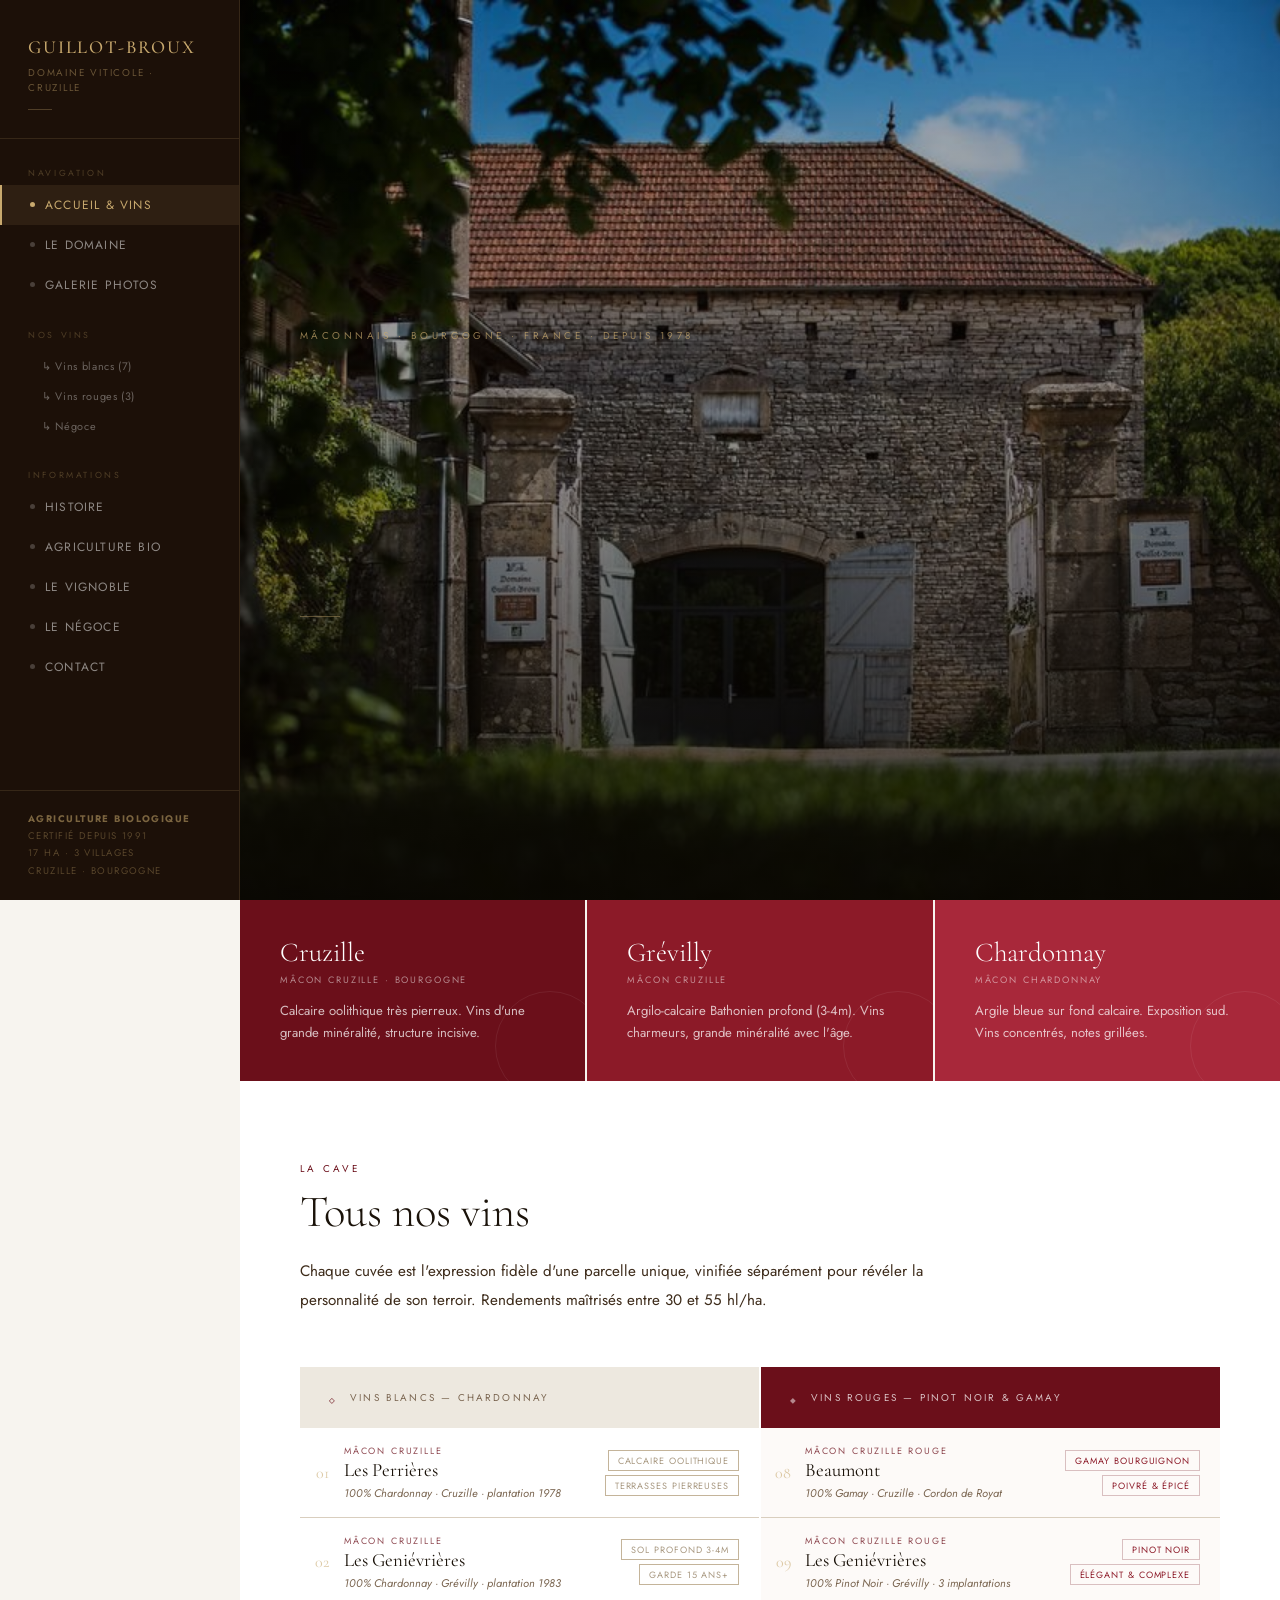
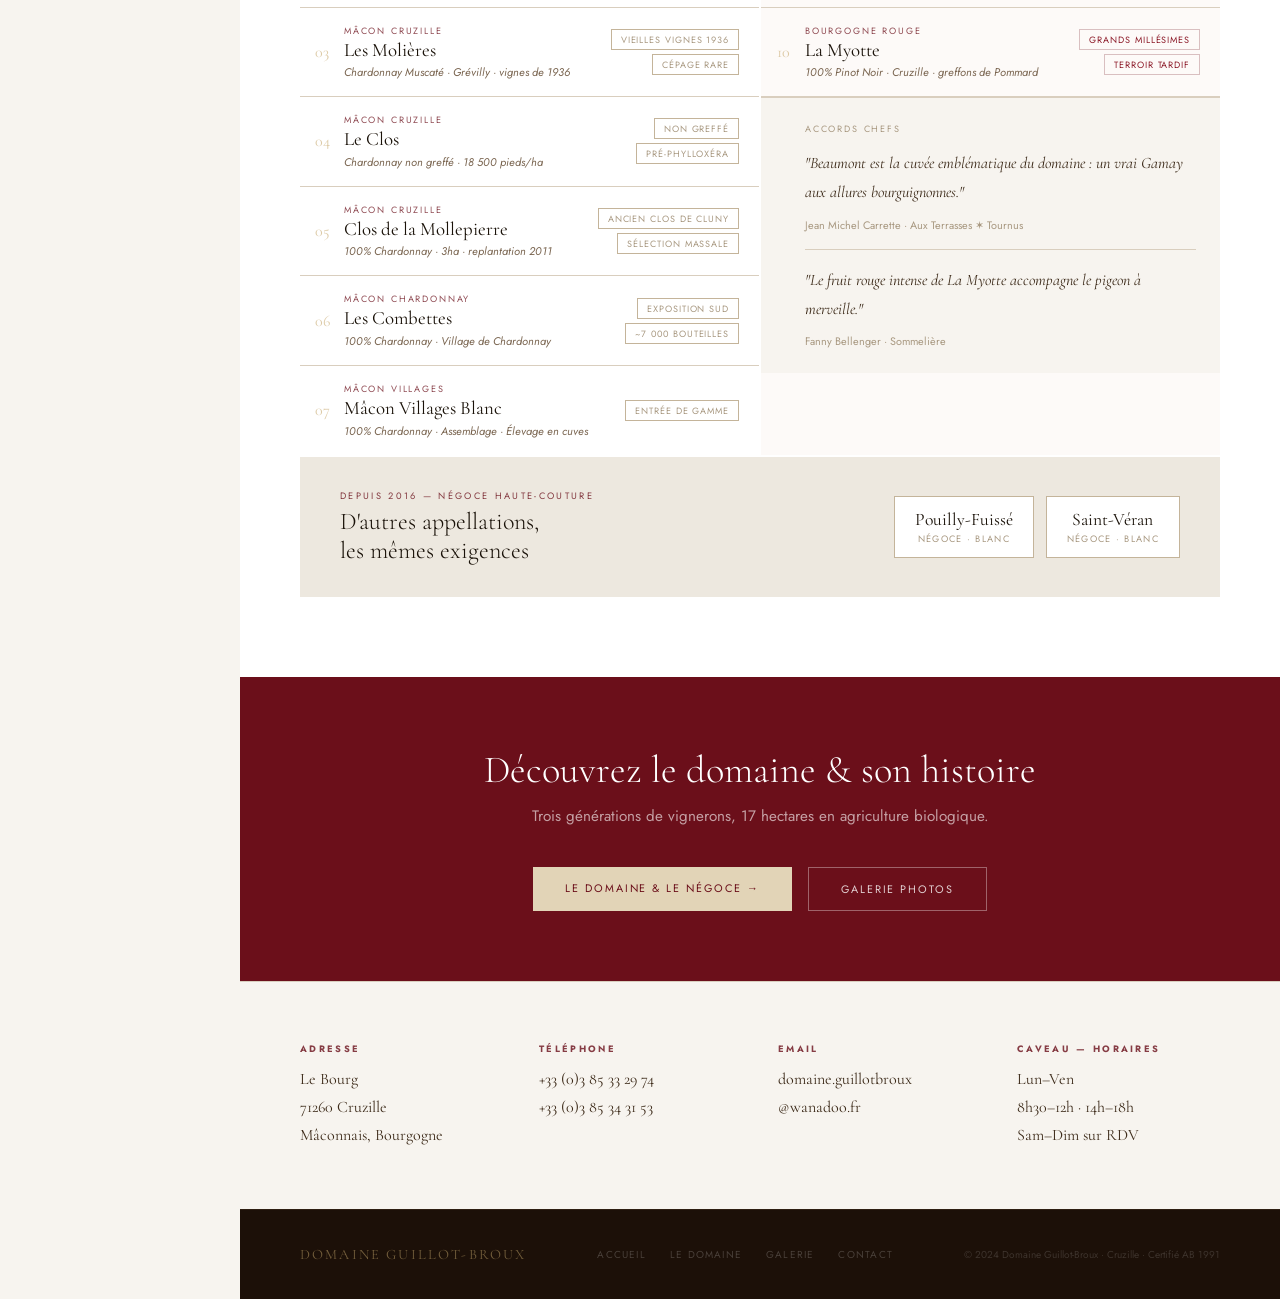
==== index.html @ 5c8b6c76 "Add files via upload" ====
<!DOCTYPE html>
<html lang="fr">
<head>
<meta charset="UTF-8">
<meta name="viewport" content="width=device-width, initial-scale=1.0">
<title>Domaine Guillot-Broux — Accueil</title>
<link href="https://fonts.googleapis.com/css2?family=Cormorant+Garamond:ital,wght@0,300;0,400;0,500;0,600;1,300;1,400&family=Jost:wght@300;400;500&display=swap" rel="stylesheet">
<link rel="stylesheet" href="style.css">
<style>
/* ---- HERO ---- */
.hero {
  min-height: 100vh;
  background: var(--sidebar-bg);
  display: flex; flex-direction: column;
  align-items: flex-start; justify-content: flex-end;
  padding: 60px 60px 72px;
  position: relative; overflow: hidden;
}
.hero-photo {
  position: absolute; inset: 0;
  width: 100%; height: 100%;
  object-fit: cover;
  object-position: center center;
  display: block;
}
.hero-overlay {
  position: absolute; inset: 0;
  background: linear-gradient(
    to bottom,
    rgba(10, 6, 2, 0.25) 0%,
    rgba(10, 6, 2, 0.45) 50%,
    rgba(10, 6, 2, 0.82) 100%
  );
}
.hero-bg-text {
  position: absolute; right: -20px; top: 50%;
  transform: translateY(-50%);
  font-family: 'Cormorant Garamond', serif;
  font-size: clamp(12rem, 22vw, 22rem);
  font-weight: 300; line-height: 1;
  color: rgba(200,169,110,0.04);
  white-space: nowrap; pointer-events: none;
  letter-spacing: -0.04em;
}
.hero-eyebrow {
  font-size: 0.62rem; letter-spacing: 0.35em;
  text-transform: uppercase; color: var(--beige);
  margin-bottom: 24px; opacity: 0.7;
}
.hero h1 {
  font-family: 'Cormorant Garamond', serif;
  font-size: clamp(3.5rem, 7vw, 7rem);
  font-weight: 300; color: #F7F4EF;
  line-height: 0.95; letter-spacing: -0.02em;
  margin-bottom: 10px;
}
.hero h1 em { font-style: italic; color: var(--beige); }
.hero-sub {
  font-family: 'Cormorant Garamond', serif;
  font-size: 1.1rem; color: rgba(247,244,239,0.45);
  font-weight: 300; letter-spacing: 0.15em;
  margin-bottom: 48px;
}
.hero-divider {
  width: 40px; height: 1px;
  background: var(--beige); opacity: 0.4;
  margin-bottom: 28px;
}
.hero-desc {
  font-family: 'Cormorant Garamond', serif;
  font-size: 1.15rem; font-weight: 300;
  color: rgba(247,244,239,0.6);
  line-height: 1.85; max-width: 480px;
  margin-bottom: 48px;
}
.hero-badges {
  display: flex; flex-wrap: wrap; gap: 12px;
}
.hero-badge {
  border: 1px solid rgba(200,169,110,0.25);
  padding: 8px 16px;
  font-size: 0.62rem; letter-spacing: 0.18em;
  text-transform: uppercase;
  color: rgba(200,169,110,0.7);
}

/* ---- VILLAGES STRIP ---- */
.villages-strip {
  display: grid; grid-template-columns: repeat(3,1fr);
  gap: 2px;
}
.vs { padding: 36px 40px; position: relative; overflow: hidden; }
.vs:nth-child(1) { background: var(--bordeaux); }
.vs:nth-child(2) { background: var(--bordeaux-2); }
.vs:nth-child(3) { background: var(--bordeaux-3); }
.vs::after {
  content: ''; position: absolute;
  right: -20px; bottom: -20px;
  width: 110px; height: 110px;
  border: 1px solid rgba(255,255,255,0.07);
  border-radius: 50%;
}
.vs-name {
  font-family: 'Cormorant Garamond', serif;
  font-size: 1.7rem; font-weight: 300; color: #fff;
  margin-bottom: 4px;
}
.vs-app {
  font-size: 0.58rem; letter-spacing: 0.2em;
  text-transform: uppercase;
  color: rgba(255,255,255,0.5);
  margin-bottom: 14px;
}
.vs-desc { font-size: 0.82rem; line-height: 1.7; color: rgba(255,255,255,0.72); }

/* ---- VINS LISTE ---- */
.vins-section { background: var(--bg-light); padding: 80px 60px; }
.vins-section-inner { max-width: 1100px; }

.vins-deux-cols {
  display: grid;
  grid-template-columns: 1fr 1fr;
  gap: 2px;
  margin-top: 52px;
}

.col-header {
  padding: 18px 28px;
  display: flex; align-items: center; gap: 14px;
}
.col-header.blanc { background: var(--bg-mid); }
.col-header.rouge { background: var(--bordeaux); }
.col-header-icon {
  font-family: 'Cormorant Garamond', serif;
  font-size: 1.6rem; line-height: 1;
}
.col-header.blanc .col-header-icon { color: var(--bordeaux); }
.col-header.rouge .col-header-icon { color: rgba(255,255,255,0.5); }
.col-header-title {
  font-size: 0.62rem; letter-spacing: 0.22em;
  text-transform: uppercase;
}
.col-header.blanc .col-header-title { color: var(--text-light); }
.col-header.rouge .col-header-title { color: rgba(255,255,255,0.75); }

.vin-row {
  display: flex; align-items: stretch;
  border-bottom: 1px solid var(--border);
  background: var(--bg-light);
  transition: background 0.2s;
  cursor: default;
}
.vin-row:last-child { border-bottom: none; }
.vin-row:hover { background: var(--beige-pale); }

.vin-row-num {
  width: 44px; flex-shrink: 0;
  display: flex; align-items: center; justify-content: center;
  font-family: 'Cormorant Garamond', serif;
  font-size: 1rem; color: var(--beige);
  opacity: 0.6; padding: 18px 0;
}
.vin-row-body { flex: 1; padding: 16px 12px 16px 0; }
.vin-row-app {
  font-size: 0.57rem; letter-spacing: 0.2em;
  text-transform: uppercase; color: var(--bordeaux);
  margin-bottom: 2px; opacity: 0.75;
}
.vin-row-name {
  font-family: 'Cormorant Garamond', serif;
  font-size: 1.18rem; color: var(--text);
  font-weight: 400; line-height: 1.2;
  margin-bottom: 3px;
}
.vin-row-cepage {
  font-size: 0.7rem; color: var(--text-light);
  font-style: italic;
}
.vin-row-right {
  padding: 16px 20px 16px 8px;
  display: flex; flex-direction: column;
  align-items: flex-end; justify-content: center;
  gap: 4px;
}
.vtag {
  font-size: 0.57rem; letter-spacing: 0.1em;
  text-transform: uppercase;
  padding: 3px 9px; border: 1px solid;
  white-space: nowrap;
}
.vtag.blanc { border-color: var(--border-mid); color: var(--text-muted); }
.vtag.rouge { border-color: rgba(107,15,26,0.25); color: var(--bordeaux-2); }

/* Rouge rows fond légerement teinté */
.rouge-block { background: #FDFAF8; }
.rouge-block .vin-row { background: #FDFAF8; }
.rouge-block .vin-row:hover { background: var(--beige-pale); }

/* NÉGOCE STRIP */
.negoce-strip {
  background: var(--bg-mid);
  padding: 32px 40px;
  margin-top: 2px;
  display: flex;
  align-items: center;
  justify-content: space-between;
  gap: 28px;
  flex-wrap: wrap;
}
.negoce-left {}
.negoce-eyebrow {
  font-size: 0.58rem; letter-spacing: 0.25em;
  text-transform: uppercase; color: var(--bordeaux);
  margin-bottom: 5px; opacity: 0.8;
}
.negoce-title {
  font-family: 'Cormorant Garamond', serif;
  font-size: 1.5rem; font-weight: 300; color: var(--text);
}
.negoce-bottles { display: flex; gap: 12px; }
.negoce-bottle {
  border: 1px solid var(--border-mid);
  padding: 12px 20px; text-align: center;
  background: var(--bg-light);
}
.negoce-bottle-name {
  font-family: 'Cormorant Garamond', serif;
  font-size: 1.1rem; color: var(--text); display: block;
}
.negoce-bottle-app {
  font-size: 0.58rem; letter-spacing: 0.14em;
  text-transform: uppercase; color: var(--text-muted);
  display: block; margin-top: 2px;
}

/* CTA */
.cta-section {
  background: var(--bordeaux);
  padding: 70px 60px; text-align: center;
}
.cta-section h2 {
  font-family: 'Cormorant Garamond', serif;
  font-size: clamp(1.8rem, 3vw, 2.8rem);
  font-weight: 300; color: #fff;
  margin-bottom: 12px;
}
.cta-section p {
  font-size: 0.95rem;
  color: rgba(255,255,255,0.6);
  margin-bottom: 40px;
}
.cta-btns { display: flex; gap: 16px; justify-content: center; flex-wrap: wrap; }
.btn {
  padding: 13px 32px;
  font-size: 0.68rem; letter-spacing: 0.18em;
  text-transform: uppercase; text-decoration: none;
  transition: all 0.3s; display: inline-block;
}
.btn-light { background: var(--beige-light); color: var(--bordeaux); }
.btn-light:hover { background: #fff; }
.btn-outline {
  border: 1px solid rgba(255,255,255,0.35);
  color: rgba(255,255,255,0.8);
}
.btn-outline:hover { background: rgba(255,255,255,0.1); }

/* CONTACT MINI */
.contact-mini {
  background: var(--bg);
  padding: 60px;
  border-top: 1px solid var(--border);
}
.contact-mini-grid {
  display: grid;
  grid-template-columns: repeat(4,1fr);
  gap: 36px;
  max-width: 1100px;
}
.cm-col h4 {
  font-size: 0.58rem; letter-spacing: 0.25em;
  text-transform: uppercase; color: var(--bordeaux);
  margin-bottom: 10px; opacity: 0.8;
}
.cm-col p {
  font-family: 'Cormorant Garamond', serif;
  font-size: 1rem; color: var(--text-mid); line-height: 1.75;
}

@media (max-width: 960px) {
  .hero { padding: 80px 24px 56px; }
  .vins-section { padding: 56px 20px; }
  .villages-strip { grid-template-columns: 1fr; }
  .vins-deux-cols { grid-template-columns: 1fr; }
  .contact-mini { padding: 48px 20px; }
  .contact-mini-grid { grid-template-columns: 1fr 1fr; }
  .cta-section { padding: 56px 20px; }
}
</style>
</head>
<body>

<!-- MOBILE TOGGLE -->
<button class="mobile-nav-toggle" onclick="toggleSidebar()" aria-label="Menu">
  <span></span><span></span><span></span>
</button>

<!-- SIDEBAR -->
<aside class="sidebar" id="sidebar">
  <div class="sidebar-logo">
    <a href="index.html">
      <span class="sidebar-logo-name">Guillot-Broux</span>
      <span class="sidebar-logo-sub">Domaine viticole · Cruzille</span>
      <div class="sidebar-logo-line"></div>
    </a>
  </div>

  <nav class="sidebar-nav">
    <div class="sidebar-section-label">Navigation</div>
    <a href="index.html" class="active"><span class="nav-dot"></span>Accueil &amp; Vins</a>
    <a href="domaine.html"><span class="nav-dot"></span>Le Domaine</a>
    <a href="galerie.html"><span class="nav-dot"></span>Galerie Photos</a>

    <div class="sidebar-section-label" style="margin-top:24px;">Nos vins</div>
    <div class="sidebar-sub">
      <a href="index.html#vins">↳ Vins blancs (7)</a>
      <a href="index.html#vins">↳ Vins rouges (3)</a>
      <a href="index.html#vins">↳ Négoce</a>
    </div>

    <div class="sidebar-section-label" style="margin-top:24px;">Informations</div>
    <a href="domaine.html#histoire"><span class="nav-dot"></span>Histoire</a>
    <a href="domaine.html#philosophie"><span class="nav-dot"></span>Agriculture Bio</a>
    <a href="domaine.html#vignoble"><span class="nav-dot"></span>Le Vignoble</a>
    <a href="domaine.html#negoce"><span class="nav-dot"></span>Le Négoce</a>
    <a href="index.html#contact"><span class="nav-dot"></span>Contact</a>
  </nav>

  <div class="sidebar-bottom">
    <div class="sidebar-cert">
      <strong>Agriculture Biologique</strong>
      Certifié depuis 1991<br>
      17 ha · 3 villages<br>
      Cruzille · Bourgogne
    </div>
  </div>
</aside>

<!-- MAIN -->
<div class="main">

  <!-- HERO -->
  <section class="hero">
    <img src="domaine-hero.png" alt="Entrée du Domaine Guillot-Broux, Cruzille" class="hero-photo">
    <div class="hero-overlay"></div>
    <div class="hero-bg-text">Vins</div>
    <div class="hero-eyebrow">Mâconnais · Bourgogne · France · Depuis 1978</div>
    <h1>Domaine<br><em>Guillot-Broux</em></h1>
    <div class="hero-sub">Cruzille · Grévilly · Chardonnay</div>
    <div class="hero-divider"></div>
    <p class="hero-desc">Pionniers de l'agriculture biologique en Bourgogne depuis 1954, nous exprimons la singularité de chaque terroir dans chacune de nos cuvées.</p>
    <div class="hero-badges">
      <div class="hero-badge">Certifié AB depuis 1991</div>
      <div class="hero-badge">17 hectares</div>
      <div class="hero-badge">Vendanges manuelles</div>
      <div class="hero-badge">9 cuvées de parcelle</div>
      <div class="hero-badge">3 villages</div>
    </div>
  </section>

  <!-- VILLAGES -->
  <div class="villages-strip">
    <div class="vs">
      <div class="vs-name">Cruzille</div>
      <div class="vs-app">Mâcon Cruzille · Bourgogne</div>
      <p class="vs-desc">Calcaire oolithique très pierreux. Vins d'une grande minéralité, structure incisive.</p>
    </div>
    <div class="vs">
      <div class="vs-name">Grévilly</div>
      <div class="vs-app">Mâcon Cruzille</div>
      <p class="vs-desc">Argilo-calcaire Bathonien profond (3-4m). Vins charmeurs, grande minéralité avec l'âge.</p>
    </div>
    <div class="vs">
      <div class="vs-name">Chardonnay</div>
      <div class="vs-app">Mâcon Chardonnay</div>
      <p class="vs-desc">Argile bleue sur fond calcaire. Exposition sud. Vins concentrés, notes grillées.</p>
    </div>
  </div>

  <!-- LISTE DES VINS -->
  <section class="vins-section" id="vins">
    <div class="vins-section-inner">
      <div class="section-label">La cave</div>
      <h2 class="section-title">Tous nos vins</h2>
      <p class="section-body" style="max-width:640px;">Chaque cuvée est l'expression fidèle d'une parcelle unique, vinifiée séparément pour révéler la personnalité de son terroir. Rendements maîtrisés entre 30 et 55 hl/ha.</p>

      <div class="vins-deux-cols">

        <!-- BLANCS -->
        <div>
          <div class="col-header blanc">
            <span class="col-header-icon">◇</span>
            <span class="col-header-title">Vins Blancs — Chardonnay</span>
          </div>
          <div class="vin-row">
            <div class="vin-row-num">01</div>
            <div class="vin-row-body">
              <div class="vin-row-app">Mâcon Cruzille</div>
              <div class="vin-row-name">Les Perrières</div>
              <div class="vin-row-cepage">100% Chardonnay · Cruzille · plantation 1978</div>
            </div>
            <div class="vin-row-right">
              <span class="vtag blanc">Calcaire oolithique</span>
              <span class="vtag blanc">Terrasses pierreuses</span>
            </div>
          </div>
          <div class="vin-row">
            <div class="vin-row-num">02</div>
            <div class="vin-row-body">
              <div class="vin-row-app">Mâcon Cruzille</div>
              <div class="vin-row-name">Les Geniévrières</div>
              <div class="vin-row-cepage">100% Chardonnay · Grévilly · plantation 1983</div>
            </div>
            <div class="vin-row-right">
              <span class="vtag blanc">Sol profond 3-4m</span>
              <span class="vtag blanc">Garde 15 ans+</span>
            </div>
          </div>
          <div class="vin-row">
            <div class="vin-row-num">03</div>
            <div class="vin-row-body">
              <div class="vin-row-app">Mâcon Cruzille</div>
              <div class="vin-row-name">Les Molières</div>
              <div class="vin-row-cepage">Chardonnay Muscaté · Grévilly · vignes de 1936</div>
            </div>
            <div class="vin-row-right">
              <span class="vtag blanc">Vieilles vignes 1936</span>
              <span class="vtag blanc">Cépage rare</span>
            </div>
          </div>
          <div class="vin-row">
            <div class="vin-row-num">04</div>
            <div class="vin-row-body">
              <div class="vin-row-app">Mâcon Cruzille</div>
              <div class="vin-row-name">Le Clos</div>
              <div class="vin-row-cepage">Chardonnay non greffé · 18 500 pieds/ha</div>
            </div>
            <div class="vin-row-right">
              <span class="vtag blanc">Non greffé</span>
              <span class="vtag blanc">Pré-phylloxéra</span>
            </div>
          </div>
          <div class="vin-row">
            <div class="vin-row-num">05</div>
            <div class="vin-row-body">
              <div class="vin-row-app">Mâcon Cruzille</div>
              <div class="vin-row-name">Clos de la Mollepierre</div>
              <div class="vin-row-cepage">100% Chardonnay · 3ha · replantation 2011</div>
            </div>
            <div class="vin-row-right">
              <span class="vtag blanc">Ancien clos de Cluny</span>
              <span class="vtag blanc">Sélection massale</span>
            </div>
          </div>
          <div class="vin-row">
            <div class="vin-row-num">06</div>
            <div class="vin-row-body">
              <div class="vin-row-app">Mâcon Chardonnay</div>
              <div class="vin-row-name">Les Combettes</div>
              <div class="vin-row-cepage">100% Chardonnay · Village de Chardonnay</div>
            </div>
            <div class="vin-row-right">
              <span class="vtag blanc">Exposition sud</span>
              <span class="vtag blanc">~7 000 bouteilles</span>
            </div>
          </div>
          <div class="vin-row">
            <div class="vin-row-num">07</div>
            <div class="vin-row-body">
              <div class="vin-row-app">Mâcon Villages</div>
              <div class="vin-row-name">Mâcon Villages Blanc</div>
              <div class="vin-row-cepage">100% Chardonnay · Assemblage · Élevage en cuves</div>
            </div>
            <div class="vin-row-right">
              <span class="vtag blanc">Entrée de gamme</span>
            </div>
          </div>
        </div>

        <!-- ROUGES -->
        <div class="rouge-block">
          <div class="col-header rouge">
            <span class="col-header-icon">◆</span>
            <span class="col-header-title">Vins Rouges — Pinot Noir &amp; Gamay</span>
          </div>
          <div class="vin-row">
            <div class="vin-row-num">08</div>
            <div class="vin-row-body">
              <div class="vin-row-app">Mâcon Cruzille Rouge</div>
              <div class="vin-row-name">Beaumont</div>
              <div class="vin-row-cepage">100% Gamay · Cruzille · Cordon de Royat</div>
            </div>
            <div class="vin-row-right">
              <span class="vtag rouge">Gamay bourguignon</span>
              <span class="vtag rouge">Poivré &amp; épicé</span>
            </div>
          </div>
          <div class="vin-row">
            <div class="vin-row-num">09</div>
            <div class="vin-row-body">
              <div class="vin-row-app">Mâcon Cruzille Rouge</div>
              <div class="vin-row-name">Les Geniévrières</div>
              <div class="vin-row-cepage">100% Pinot Noir · Grévilly · 3 implantations</div>
            </div>
            <div class="vin-row-right">
              <span class="vtag rouge">Pinot Noir</span>
              <span class="vtag rouge">Élégant &amp; complexe</span>
            </div>
          </div>
          <div class="vin-row">
            <div class="vin-row-num">10</div>
            <div class="vin-row-body">
              <div class="vin-row-app">Bourgogne Rouge</div>
              <div class="vin-row-name">La Myotte</div>
              <div class="vin-row-cepage">100% Pinot Noir · Cruzille · greffons de Pommard</div>
            </div>
            <div class="vin-row-right">
              <span class="vtag rouge">Grands millésimes</span>
              <span class="vtag rouge">Terroir tardif</span>
            </div>
          </div>
          <!-- Citation -->
          <div style="padding:24px 24px 24px 44px;border-top:1px solid var(--border);background:var(--bg);">
            <div style="font-size:0.57rem;letter-spacing:0.2em;text-transform:uppercase;color:var(--text-muted);margin-bottom:14px;">Accords chefs</div>
            <p style="font-family:'Cormorant Garamond',serif;font-size:1rem;color:var(--text-mid);line-height:1.8;font-style:italic;">"Beaumont est la cuvée emblématique du domaine : un vrai Gamay aux allures bourguignonnes."</p>
            <div style="font-size:0.68rem;color:var(--text-muted);margin-top:10px;">Jean Michel Carrette · Aux Terrasses ✶ Tournus</div>
            <div style="height:1px;background:var(--border);margin:16px 0;"></div>
            <p style="font-family:'Cormorant Garamond',serif;font-size:1rem;color:var(--text-mid);line-height:1.8;font-style:italic;">"Le fruit rouge intense de La Myotte accompagne le pigeon à merveille."</p>
            <div style="font-size:0.68rem;color:var(--text-muted);margin-top:10px;">Fanny Bellenger · Sommelière</div>
          </div>
        </div>
      </div>

      <!-- NÉGOCE -->
      <div class="negoce-strip">
        <div class="negoce-left">
          <div class="negoce-eyebrow">Depuis 2016 — Négoce haute-couture</div>
          <div class="negoce-title">D'autres appellations,<br>les mêmes exigences</div>
        </div>
        <div class="negoce-bottles">
          <div class="negoce-bottle">
            <span class="negoce-bottle-name">Pouilly-Fuissé</span>
            <span class="negoce-bottle-app">Négoce · Blanc</span>
          </div>
          <div class="negoce-bottle">
            <span class="negoce-bottle-name">Saint-Véran</span>
            <span class="negoce-bottle-app">Négoce · Blanc</span>
          </div>
        </div>
      </div>
    </div>
  </section>

  <!-- CTA -->
  <section class="cta-section">
    <h2>Découvrez le domaine &amp; son histoire</h2>
    <p>Trois générations de vignerons, 17 hectares en agriculture biologique.</p>
    <div class="cta-btns">
      <a href="domaine.html" class="btn btn-light">Le Domaine &amp; le Négoce →</a>
      <a href="galerie.html" class="btn btn-outline">Galerie Photos</a>
    </div>
  </section>

  <!-- CONTACT -->
  <section class="contact-mini" id="contact">
    <div class="contact-mini-grid">
      <div class="cm-col">
        <h4>Adresse</h4>
        <p>Le Bourg<br>71260 Cruzille<br>Mâconnais, Bourgogne</p>
      </div>
      <div class="cm-col">
        <h4>Téléphone</h4>
        <p>+33 (0)3 85 33 29 74<br>+33 (0)3 85 34 31 53</p>
      </div>
      <div class="cm-col">
        <h4>Email</h4>
        <p>domaine.guillotbroux<br>@wanadoo.fr</p>
      </div>
      <div class="cm-col">
        <h4>Caveau — Horaires</h4>
        <p>Lun–Ven<br>8h30–12h · 14h–18h<br>Sam–Dim sur RDV</p>
      </div>
    </div>
  </section>

  <footer>
    <div class="footer-logo">Domaine Guillot-Broux</div>
    <nav class="footer-nav">
      <a href="index.html">Accueil</a>
      <a href="domaine.html">Le Domaine</a>
      <a href="galerie.html">Galerie</a>
      <a href="#contact">Contact</a>
    </nav>
    <div class="footer-copy">© 2024 Domaine Guillot-Broux · Cruzille · Certifié AB 1991</div>
  </footer>

</div><!-- /.main -->

<script>
function toggleSidebar() {
  document.getElementById('sidebar').classList.toggle('open');
}
document.addEventListener('click', function(e) {
  const sidebar = document.getElementById('sidebar');
  const toggle = document.querySelector('.mobile-nav-toggle');
  if (sidebar.classList.contains('open') && !sidebar.contains(e.target) && !toggle.contains(e.target)) {
    sidebar.classList.remove('open');
  }
});
</script>
</body>
</html>
---- style.css ----
/* ============================================
   DOMAINE GUILLOT-BROUX — Styles partagés
   Couleurs inspirées du site officiel :
   - Fond : blanc cassé / beige très clair
   - Texte : noir/gris profond
   - Accents : bordeaux foncé + beige doré
   ============================================ */

*, *::before, *::after { margin: 0; padding: 0; box-sizing: border-box; }

:root {
  /* Couleurs fidèles au site officiel */
  --bg:          #F7F4EF;      /* fond beige très clair (crème) */
  --bg-light:    #FFFFFF;      /* blanc pur pour les sections claires */
  --bg-mid:      #EDE8DF;      /* beige moyen, sections alternées */
  --bg-dark:     #2B1A0F;      /* brun très foncé pour les zones sombres */

  --bordeaux:    #6B0F1A;      /* rouge bordeaux profond — couleur principale */
  --bordeaux-2:  #8C1A28;      /* bordeaux moyen */
  --bordeaux-3:  #A8283A;      /* bordeaux clair */

  --beige:       #C8A96E;      /* beige doré — accents */
  --beige-light: #E2D4B7;      /* beige très clair */
  --beige-pale:  #F0EAD8;      /* beige pâle pour fonds */

  --text:        #1A1209;      /* quasi-noir, texte principal */
  --text-mid:    #3D2B1A;      /* brun foncé, texte secondaire */
  --text-light:  #7A6550;      /* brun clair, texte tertiaire */
  --text-muted:  #A89880;      /* beige, texte désactivé */

  --border:      #D9CEBE;      /* bordure beige claire */
  --border-mid:  #C4B49A;      /* bordure beige moyenne */

  /* Sidebar */
  --sidebar-w:   240px;
  --sidebar-bg:  #1C1008;      /* fond très sombre, quasi-noir brun */
  --sidebar-border: rgba(200,169,110,0.15);
}

html { scroll-behavior: smooth; }

body {
  font-family: 'Jost', sans-serif;
  background: var(--bg);
  color: var(--text);
  overflow-x: hidden;
  display: flex;
  min-height: 100vh;
}

/* ============================================
   SIDEBAR — Navigation gauche
   ============================================ */
.sidebar {
  position: fixed;
  top: 0; left: 0; bottom: 0;
  width: var(--sidebar-w);
  background: var(--sidebar-bg);
  border-right: 1px solid var(--sidebar-border);
  display: flex;
  flex-direction: column;
  z-index: 200;
  overflow-y: auto;
}

.sidebar-logo {
  padding: 36px 28px 28px;
  border-bottom: 1px solid var(--sidebar-border);
}
.sidebar-logo a { text-decoration: none; }
.sidebar-logo-name {
  font-family: 'Cormorant Garamond', serif;
  font-size: 1.15rem;
  font-weight: 500;
  color: var(--beige);
  letter-spacing: 0.1em;
  text-transform: uppercase;
  line-height: 1.3;
  display: block;
}
.sidebar-logo-sub {
  font-size: 0.62rem;
  letter-spacing: 0.18em;
  text-transform: uppercase;
  color: rgba(200,169,110,0.45);
  margin-top: 5px;
  display: block;
}
.sidebar-logo-line {
  width: 24px; height: 1px;
  background: rgba(200,169,110,0.3);
  margin-top: 14px;
}

.sidebar-nav {
  padding: 28px 0;
  flex: 1;
}
.sidebar-section-label {
  font-size: 0.55rem;
  letter-spacing: 0.3em;
  text-transform: uppercase;
  color: rgba(200,169,110,0.3);
  padding: 0 28px;
  margin-bottom: 6px;
  margin-top: 20px;
}
.sidebar-section-label:first-child { margin-top: 0; }

.sidebar-nav a {
  display: flex;
  align-items: center;
  gap: 10px;
  padding: 11px 28px;
  font-size: 0.75rem;
  letter-spacing: 0.1em;
  text-transform: uppercase;
  color: rgba(255,255,255,0.5);
  text-decoration: none;
  transition: all 0.25s;
  border-left: 2px solid transparent;
  position: relative;
}
.sidebar-nav a:hover {
  color: var(--beige);
  background: rgba(200,169,110,0.06);
  border-left-color: rgba(200,169,110,0.3);
}
.sidebar-nav a.active {
  color: var(--beige);
  background: rgba(200,169,110,0.1);
  border-left-color: var(--beige);
}
.sidebar-nav a .nav-dot {
  width: 5px; height: 5px;
  border-radius: 50%;
  background: currentColor;
  opacity: 0.4;
  flex-shrink: 0;
}
.sidebar-nav a.active .nav-dot { opacity: 1; }

/* Sous-liens vins */
.sidebar-sub {
  padding: 4px 0 4px 42px;
}
.sidebar-sub a {
  padding: 7px 28px 7px 0;
  font-size: 0.68rem;
  letter-spacing: 0.06em;
  text-transform: none;
  color: rgba(255,255,255,0.35);
  border-left: none;
  gap: 8px;
}
.sidebar-sub a:hover {
  color: rgba(200,169,110,0.8);
  background: none;
  border-left: none;
}

.sidebar-bottom {
  padding: 20px 28px;
  border-top: 1px solid var(--sidebar-border);
}
.sidebar-cert {
  font-size: 0.6rem;
  letter-spacing: 0.15em;
  text-transform: uppercase;
  color: rgba(200,169,110,0.35);
  line-height: 1.8;
}
.sidebar-cert strong { color: rgba(200,169,110,0.55); display: block; }

/* ============================================
   MAIN CONTENT
   ============================================ */
.main {
  margin-left: var(--sidebar-w);
  flex: 1;
  min-height: 100vh;
}

/* ============================================
   TYPOGRAPHIE COMMUNE
   ============================================ */
.section-label {
  font-size: 0.62rem;
  letter-spacing: 0.3em;
  text-transform: uppercase;
  color: var(--bordeaux);
  margin-bottom: 12px;
}
.section-title {
  font-family: 'Cormorant Garamond', serif;
  font-size: clamp(2rem, 3.5vw, 3rem);
  font-weight: 300;
  color: var(--text);
  line-height: 1.1;
  margin-bottom: 20px;
}
.section-body {
  font-size: 0.95rem;
  line-height: 1.9;
  color: var(--text-mid);
}

/* ============================================
   FOOTER
   ============================================ */
footer {
  background: var(--sidebar-bg);
  padding: 36px 60px;
  display: flex;
  justify-content: space-between;
  align-items: center;
  border-top: 1px solid rgba(200,169,110,0.1);
  flex-wrap: wrap;
  gap: 16px;
}
.footer-logo {
  font-family: 'Cormorant Garamond', serif;
  font-size: 0.9rem;
  color: rgba(200,169,110,0.5);
  letter-spacing: 0.15em;
  text-transform: uppercase;
}
.footer-nav { display: flex; gap: 24px; }
.footer-nav a {
  font-size: 0.63rem;
  letter-spacing: 0.12em;
  text-transform: uppercase;
  color: rgba(255,255,255,0.2);
  text-decoration: none;
  transition: color 0.3s;
}
.footer-nav a:hover { color: var(--beige); }
.footer-copy { font-size: 0.63rem; color: rgba(255,255,255,0.15); }

/* ============================================
   RESPONSIVE
   ============================================ */
.mobile-nav-toggle {
  display: none;
  position: fixed;
  top: 16px; left: 16px;
  z-index: 300;
  background: var(--sidebar-bg);
  border: 1px solid var(--sidebar-border);
  width: 44px; height: 44px;
  align-items: center;
  justify-content: center;
  cursor: pointer;
  flex-direction: column;
  gap: 5px;
  padding: 12px;
}
.mobile-nav-toggle span {
  display: block; width: 100%; height: 1px;
  background: var(--beige); opacity: 0.7;
  transition: all 0.3s;
}

@media (max-width: 960px) {
  .sidebar {
    transform: translateX(-100%);
    transition: transform 0.35s ease;
  }
  .sidebar.open { transform: translateX(0); }
  .main { margin-left: 0; }
  .mobile-nav-toggle { display: flex; }
  footer { padding: 28px 20px; }
}
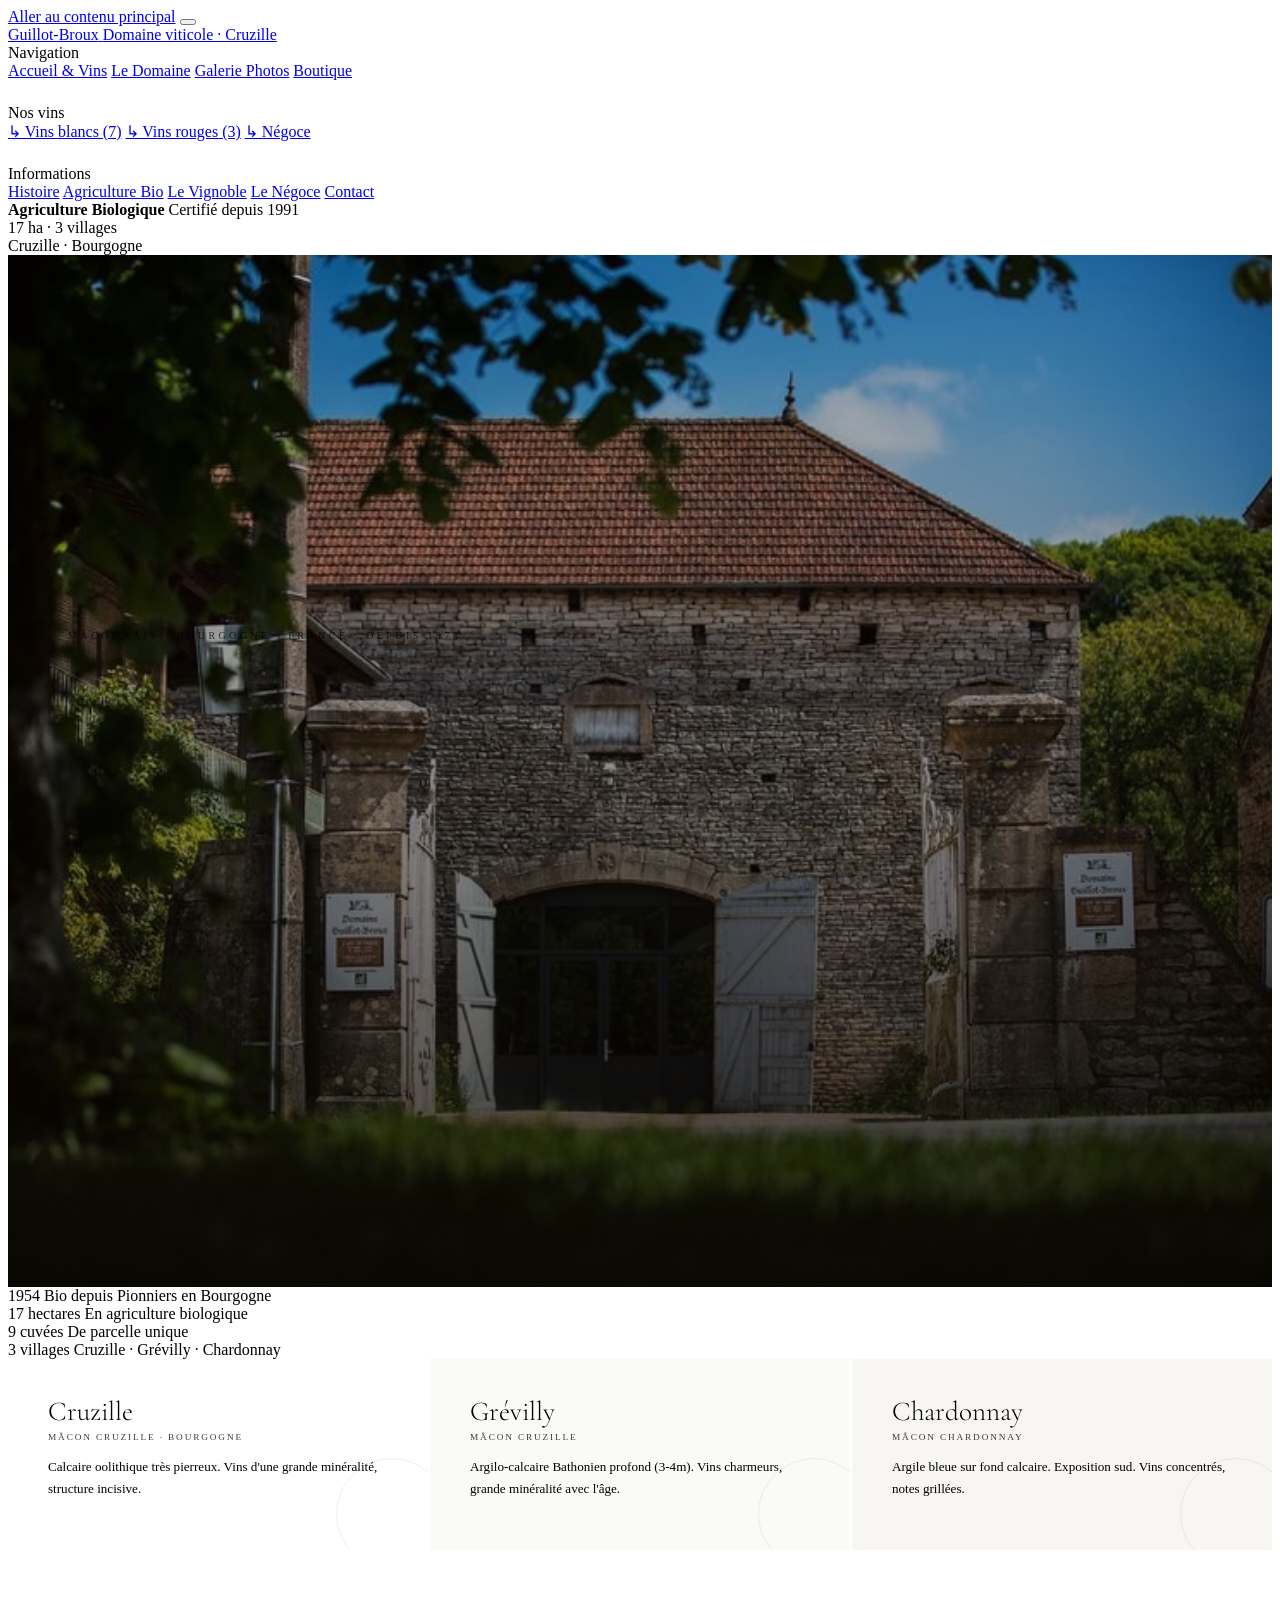
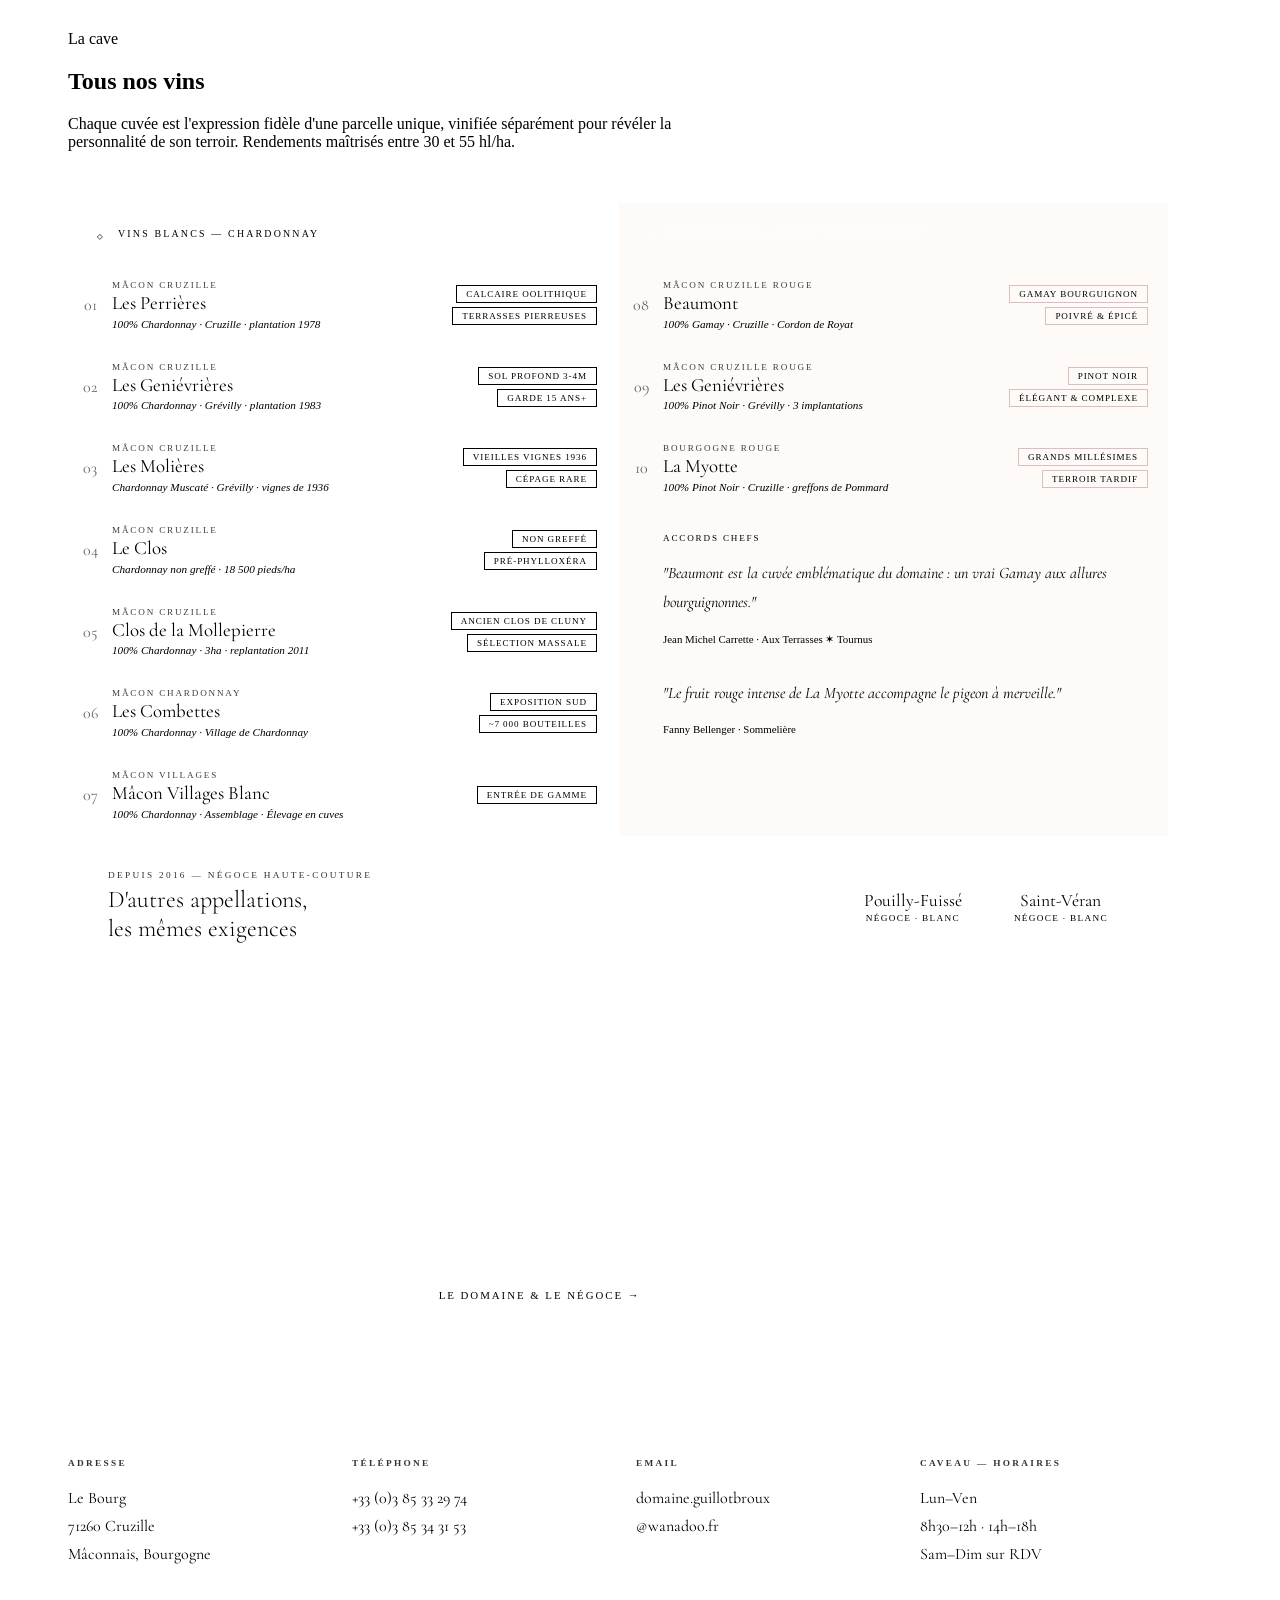
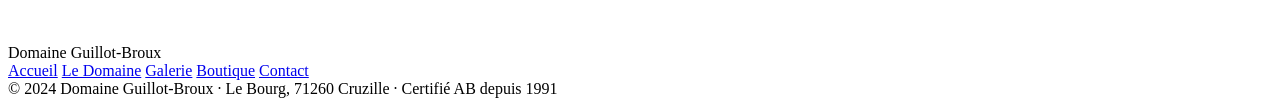
==== commit 82d6cd5c: "Add files via upload" ====
--- a/index.html
+++ b/index.html
@@ -3,9 +3,70 @@
 <head>
 <meta charset="UTF-8">
 <meta name="viewport" content="width=device-width, initial-scale=1.0">
-<title>Domaine Guillot-Broux — Accueil</title>
+<title>Domaine Guillot-Broux — Vins Biologiques · Mâconnais, Bourgogne</title>
+<meta name="description" content="Domaine viticole familial à Cruzille, Mâconnais. Pionniers de l'agriculture biologique en Bourgogne depuis 1954. 9 cuvées de parcelle, 17 hectares, vendanges manuelles.">
+<meta name="robots" content="index, follow">
+<link rel="canonical" href="https://www.guillot-broux.com/">
+
+<!-- Open Graph / Partage réseaux sociaux -->
+<meta property="og:type" content="website">
+<meta property="og:title" content="Domaine Guillot-Broux — Vins Biologiques · Mâconnais">
+<meta property="og:description" content="Pionniers de l'agriculture biologique en Bourgogne depuis 1954. 9 cuvées de terroir, Mâcon Cruzille, Grévilly, Chardonnay.">
+<meta property="og:image" content="domaine-hero.png">
+<meta property="og:url" content="https://www.guillot-broux.com/">
+<meta property="og:locale" content="fr_FR">
+
+<!-- Performance : préconnexion Google Fonts -->
+<link rel="preconnect" href="https://fonts.googleapis.com">
+<link rel="preconnect" href="https://fonts.gstatic.com" crossorigin>
 <link href="https://fonts.googleapis.com/css2?family=Cormorant+Garamond:ital,wght@0,300;0,400;0,500;0,600;1,300;1,400&family=Jost:wght@300;400;500&display=swap" rel="stylesheet">
 <link rel="stylesheet" href="style.css">
+
+<!-- Schema.org — données structurées pour les moteurs de recherche -->
+<script type="application/ld+json">
+{
+  "@context": "https://schema.org",
+  "@type": "Winery",
+  "name": "Domaine Guillot-Broux",
+  "url": "https://www.guillot-broux.com",
+  "telephone": "+33385332974",
+  "email": "domaine.guillotbroux@wanadoo.fr",
+  "address": {
+    "@type": "PostalAddress",
+    "streetAddress": "Le Bourg",
+    "addressLocality": "Cruzille",
+    "postalCode": "71260",
+    "addressRegion": "Bourgogne",
+    "addressCountry": "FR"
+  },
+  "geo": {
+    "@type": "GeoCoordinates",
+    "latitude": "46.47",
+    "longitude": "4.85"
+  },
+  "openingHoursSpecification": [
+    {
+      "@type": "OpeningHoursSpecification",
+      "dayOfWeek": ["Monday","Tuesday","Wednesday","Thursday","Friday"],
+      "opens": "08:30",
+      "closes": "12:00"
+    },
+    {
+      "@type": "OpeningHoursSpecification",
+      "dayOfWeek": ["Monday","Tuesday","Wednesday","Thursday","Friday"],
+      "opens": "14:00",
+      "closes": "18:00"
+    }
+  ],
+  "description": "Domaine viticole familial à Cruzille, Mâconnais. Pionniers de l'agriculture biologique en Bourgogne depuis 1954. 17 hectares, 9 cuvées de parcelle unique, vendanges manuelles.",
+  "foundingDate": "1978",
+  "areaServed": "Mâconnais, Bourgogne, France",
+  "hasMap": "https://maps.google.com/?q=Cruzille+71260",
+  "sameAs": [
+    "https://www.guillot-broux.com"
+  ]
+}
+</script>
 <style>
 /* ---- HERO ---- */
 .hero {
@@ -89,29 +150,30 @@
   display: grid; grid-template-columns: repeat(3,1fr);
   gap: 2px;
 }
-.vs { padding: 36px 40px; position: relative; overflow: hidden; }
-.vs:nth-child(1) { background: var(--bordeaux); }
-.vs:nth-child(2) { background: var(--bordeaux-2); }
-.vs:nth-child(3) { background: var(--bordeaux-3); }
+.vs { padding: 36px 40px; position: relative; overflow: hidden; background: #ffffff; }
+.vs:nth-child(1) { border-top: 3px solid var(--bordeaux); }
+.vs:nth-child(2) { border-top: 3px solid var(--bordeaux-2); background: #fafaf8; }
+.vs:nth-child(3) { border-top: 3px solid var(--bordeaux-3); background: #f7f6f3; }
 .vs::after {
   content: ''; position: absolute;
   right: -20px; bottom: -20px;
   width: 110px; height: 110px;
-  border: 1px solid rgba(255,255,255,0.07);
+  border: 1px solid rgba(107,15,26,0.07);
   border-radius: 50%;
 }
 .vs-name {
   font-family: 'Cormorant Garamond', serif;
-  font-size: 1.7rem; font-weight: 300; color: #fff;
+  font-size: 1.7rem; font-weight: 300; color: var(--text);
   margin-bottom: 4px;
 }
 .vs-app {
   font-size: 0.58rem; letter-spacing: 0.2em;
   text-transform: uppercase;
-  color: rgba(255,255,255,0.5);
+  color: var(--bordeaux);
+  opacity: 0.75;
   margin-bottom: 14px;
 }
-.vs-desc { font-size: 0.82rem; line-height: 1.7; color: rgba(255,255,255,0.72); }
+.vs-desc { font-size: 0.82rem; line-height: 1.7; color: var(--text-mid); }
 
 /* ---- VINS LISTE ---- */
 .vins-section { background: var(--bg-light); padding: 80px 60px; }
@@ -294,18 +356,33 @@
   .contact-mini { padding: 48px 20px; }
   .contact-mini-grid { grid-template-columns: 1fr 1fr; }
   .cta-section { padding: 56px 20px; }
+  .negoce-strip { flex-direction: column; gap: 0; }
+  .negoce-col { border-right: none; border-bottom: 1px solid var(--border); padding: 32px 20px; }
+  .negoce-col:last-child { border-bottom: none; }
+}
+@media (max-width: 480px) {
+  .hero { padding: 64px 16px 40px; }
+  .contact-mini-grid { grid-template-columns: 1fr; }
+  .vins-section { padding: 40px 16px; }
+  .cta-section { padding: 48px 16px; }
 }
 </style>
 </head>
 <body>
 
+<!-- SKIP LINK accessibilité -->
+<a href="#contenu-principal" class="skip-link">Aller au contenu principal</a>
+
 <!-- MOBILE TOGGLE -->
-<button class="mobile-nav-toggle" onclick="toggleSidebar()" aria-label="Menu">
+<button class="mobile-nav-toggle" onclick="toggleSidebar()" aria-label="Ouvrir le menu de navigation">
   <span></span><span></span><span></span>
 </button>
 
+<!-- OVERLAY MOBILE -->
+<div class="sidebar-overlay" id="sidebar-overlay"></div>
+
 <!-- SIDEBAR -->
-<aside class="sidebar" id="sidebar">
+<aside class="sidebar" id="sidebar" aria-label="Navigation principale">
   <div class="sidebar-logo">
     <a href="index.html">
       <span class="sidebar-logo-name">Guillot-Broux</span>
@@ -314,11 +391,12 @@
     </a>
   </div>
 
-  <nav class="sidebar-nav">
+  <nav class="sidebar-nav" aria-label="Menu du site">
     <div class="sidebar-section-label">Navigation</div>
     <a href="index.html" class="active"><span class="nav-dot"></span>Accueil &amp; Vins</a>
     <a href="domaine.html"><span class="nav-dot"></span>Le Domaine</a>
     <a href="galerie.html"><span class="nav-dot"></span>Galerie Photos</a>
+    <a href="boutique.html" class="nav-boutique"><span class="nav-dot"></span>Boutique</a>
 
     <div class="sidebar-section-label" style="margin-top:24px;">Nos vins</div>
     <div class="sidebar-sub">
@@ -346,7 +424,7 @@
 </aside>
 
 <!-- MAIN -->
-<div class="main">
+<div class="main" id="contenu-principal" role="main">
 
   <!-- HERO -->
   <section class="hero">
@@ -367,8 +445,32 @@
     </div>
   </section>
 
+  <!-- CHIFFRES CLÉS -->
+  <div class="stats-strip reveal" aria-label="Chiffres clés du domaine">
+    <div class="stat">
+      <span class="stat-n">1954</span>
+      <span class="stat-u">Bio depuis</span>
+      <span class="stat-l">Pionniers en Bourgogne</span>
+    </div>
+    <div class="stat">
+      <span class="stat-n">17</span>
+      <span class="stat-u">hectares</span>
+      <span class="stat-l">En agriculture biologique</span>
+    </div>
+    <div class="stat">
+      <span class="stat-n">9</span>
+      <span class="stat-u">cuvées</span>
+      <span class="stat-l">De parcelle unique</span>
+    </div>
+    <div class="stat">
+      <span class="stat-n">3</span>
+      <span class="stat-u">villages</span>
+      <span class="stat-l">Cruzille · Grévilly · Chardonnay</span>
+    </div>
+  </div>
+
   <!-- VILLAGES -->
-  <div class="villages-strip">
+  <div class="villages-strip reveal">
     <div class="vs">
       <div class="vs-name">Cruzille</div>
       <div class="vs-app">Mâcon Cruzille · Bourgogne</div>
@@ -387,7 +489,7 @@
   </div>
 
   <!-- LISTE DES VINS -->
-  <section class="vins-section" id="vins">
+  <section class="vins-section reveal" id="vins">
     <div class="vins-section-inner">
       <div class="section-label">La cave</div>
       <h2 class="section-title">Tous nos vins</h2>
@@ -561,7 +663,7 @@
   </section>
 
   <!-- CTA -->
-  <section class="cta-section">
+  <section class="cta-section reveal">
     <h2>Découvrez le domaine &amp; son histoire</h2>
     <p>Trois générations de vignerons, 17 hectares en agriculture biologique.</p>
     <div class="cta-btns">
@@ -594,28 +696,48 @@
 
   <footer>
     <div class="footer-logo">Domaine Guillot-Broux</div>
-    <nav class="footer-nav">
+    <nav class="footer-nav" aria-label="Navigation pied de page">
       <a href="index.html">Accueil</a>
       <a href="domaine.html">Le Domaine</a>
       <a href="galerie.html">Galerie</a>
+      <a href="boutique.html">Boutique</a>
       <a href="#contact">Contact</a>
     </nav>
-    <div class="footer-copy">© 2024 Domaine Guillot-Broux · Cruzille · Certifié AB 1991</div>
+    <div class="footer-copy">© 2024 Domaine Guillot-Broux · Le Bourg, 71260 Cruzille · Certifié AB depuis 1991</div>
   </footer>
 
 </div><!-- /.main -->
 
 <script>
 function toggleSidebar() {
-  document.getElementById('sidebar').classList.toggle('open');
-}
-document.addEventListener('click', function(e) {
   const sidebar = document.getElementById('sidebar');
   const toggle = document.querySelector('.mobile-nav-toggle');
-  if (sidebar.classList.contains('open') && !sidebar.contains(e.target) && !toggle.contains(e.target)) {
-    sidebar.classList.remove('open');
-  }
+  const overlay = document.getElementById('sidebar-overlay');
+  sidebar.classList.toggle('open');
+  toggle.classList.toggle('open');
+  overlay.classList.toggle('active');
+}
+document.getElementById('sidebar-overlay').addEventListener('click', function() {
+  document.getElementById('sidebar').classList.remove('open');
+  document.querySelector('.mobile-nav-toggle').classList.remove('open');
+  this.classList.remove('active');
 });
+
+/* Animations d'entrée au scroll */
+(function() {
+  const observer = new IntersectionObserver(function(entries) {
+    entries.forEach(function(entry) {
+      if (entry.isIntersecting) {
+        entry.target.classList.add('visible');
+        observer.unobserve(entry.target);
+      }
+    });
+  }, { threshold: 0.1 });
+
+  document.querySelectorAll('.reveal').forEach(function(el) {
+    observer.observe(el);
+  });
+})();
 </script>
 </body>
 </html>
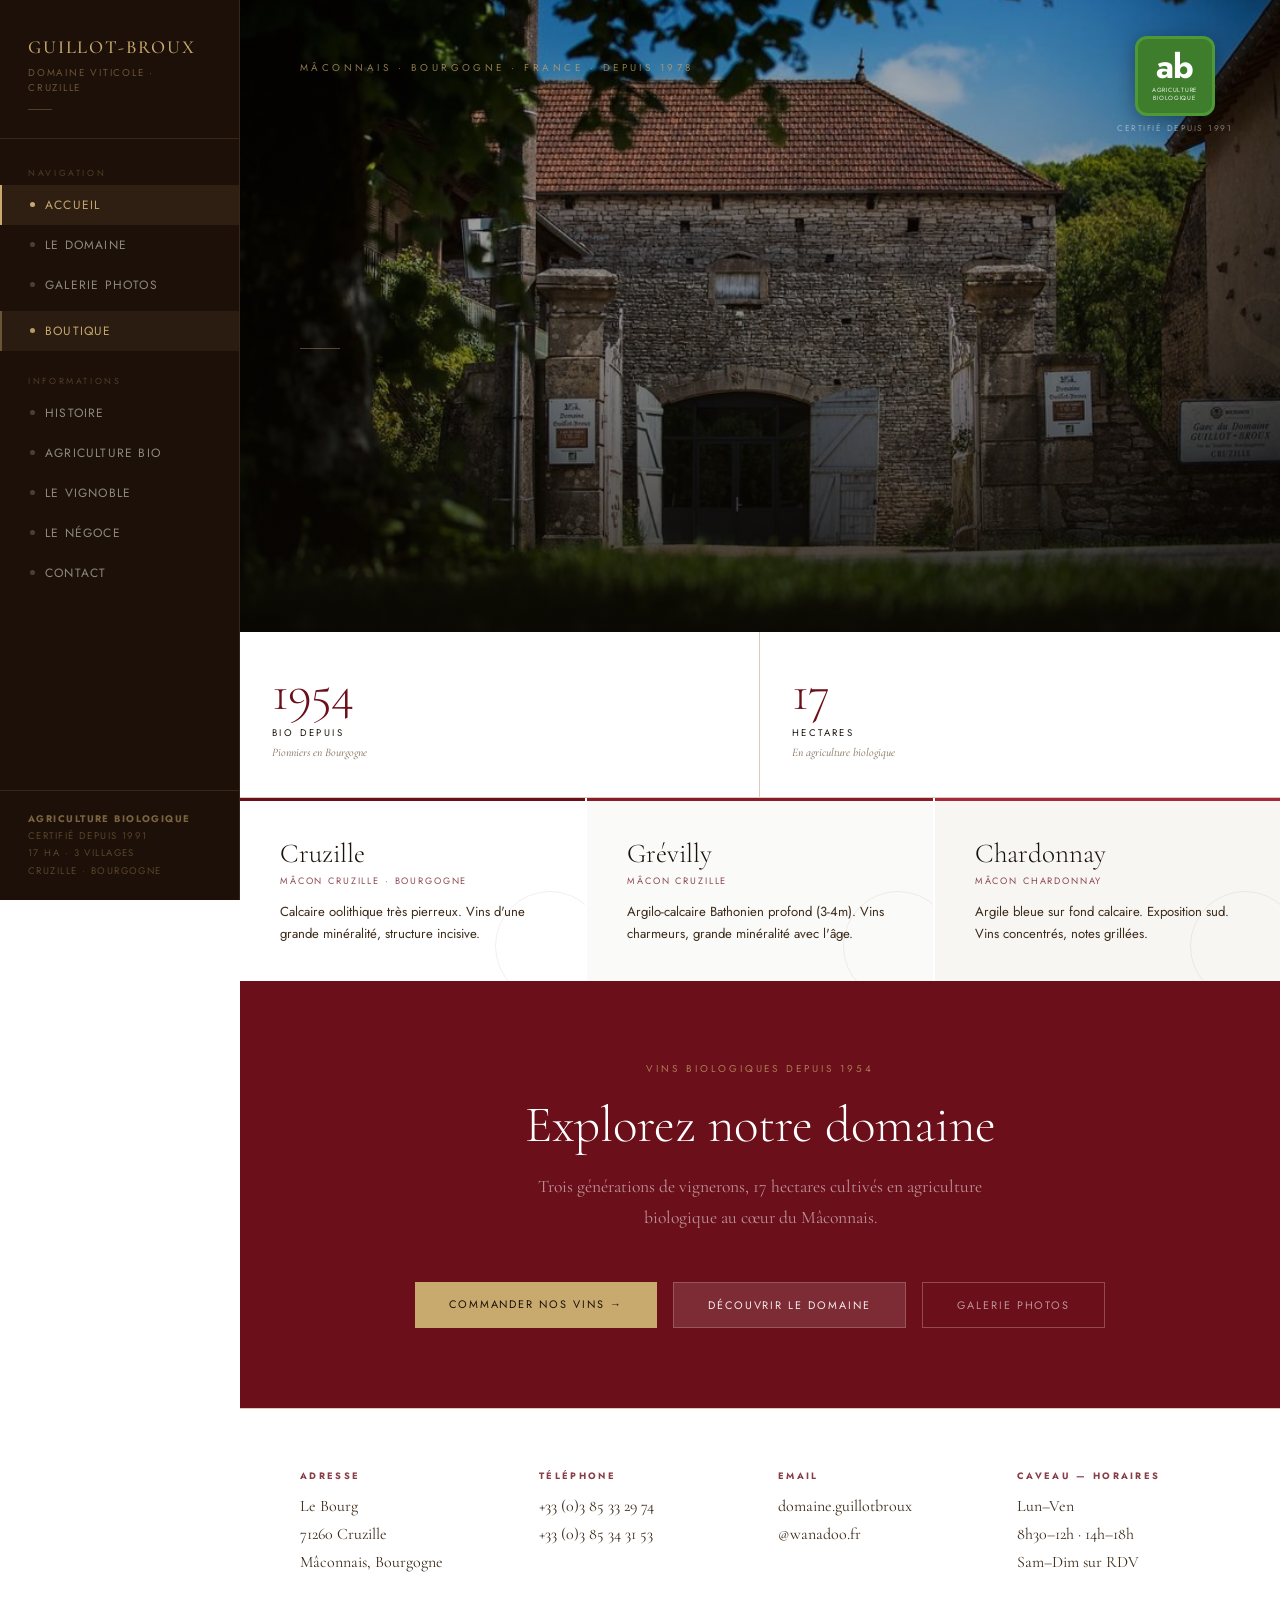
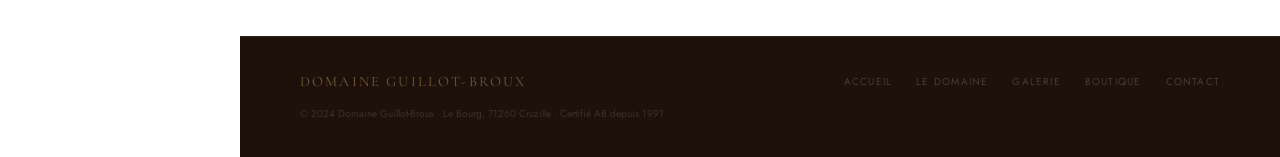
==== commit 200bdb27: "Add files via upload" ====
--- a/index.html
+++ b/index.html
@@ -3,8 +3,8 @@
 <head>
 <meta charset="UTF-8">
 <meta name="viewport" content="width=device-width, initial-scale=1.0">
-<title>Domaine Guillot-Broux — Vins Biologiques · Mâconnais, Bourgogne</title>
-<meta name="description" content="Domaine viticole familial à Cruzille, Mâconnais. Pionniers de l'agriculture biologique en Bourgogne depuis 1954. 9 cuvées de parcelle, 17 hectares, vendanges manuelles.">
+<title>Accueil — Domaine Guillot-Broux · Vins Biologiques, Mâconnais</title>
+<meta name="description" content="Domaine viticole familial à Cruzille, Mâconnais. Pionniers de l'agriculture biologique en Bourgogne depuis 1954. 17 hectares, vendanges manuelles.">
 <meta name="robots" content="index, follow">
 <link rel="canonical" href="https://www.guillot-broux.com/">
 
@@ -68,9 +68,67 @@
 }
 </script>
 <style>
+/* ---- BADGE AB AGRICULTURE BIOLOGIQUE ---- */
+.ab-badge {
+  position: absolute;
+  top: 36px; right: 48px;
+  z-index: 10;
+  display: flex;
+  flex-direction: column;
+  align-items: center;
+  gap: 0;
+  text-decoration: none;
+}
+.ab-badge-inner {
+  width: 80px; height: 80px;
+  border-radius: 12px;
+  background: #3E7D2B;
+  border: 3px solid #4E9935;
+  display: flex;
+  flex-direction: column;
+  align-items: center;
+  justify-content: center;
+  gap: 0;
+  box-shadow: 0 4px 20px rgba(0,0,0,0.35);
+}
+.ab-letters {
+  font-family: 'Jost', sans-serif;
+  font-size: 2.1rem;
+  font-weight: 700;
+  color: #fff;
+  line-height: 1;
+  letter-spacing: -0.03em;
+}
+.ab-sub {
+  font-size: 0.38rem;
+  letter-spacing: 0.12em;
+  text-transform: uppercase;
+  color: rgba(255,255,255,0.9);
+  line-height: 1.3;
+  text-align: center;
+  padding: 0 4px;
+  margin-top: 2px;
+}
+.ab-year {
+  margin-top: 6px;
+  font-size: 0.52rem;
+  letter-spacing: 0.18em;
+  text-transform: uppercase;
+  color: rgba(255,255,255,0.45);
+  text-align: center;
+  line-height: 1.5;
+}
+@media (max-width: 960px) {
+  .ab-badge { top: 16px; right: 16px; }
+  .ab-badge-inner { width: 64px; height: 64px; border-radius: 10px; }
+  .ab-letters { font-size: 1.7rem; }
+  .ab-year { display: none; }
+}
+
 /* ---- HERO ---- */
 .hero {
   min-height: 100vh;
+  min-height: -webkit-fill-available;
   background: var(--sidebar-bg);
   display: flex; flex-direction: column;
   align-items: flex-start; justify-content: flex-end;
@@ -175,156 +233,47 @@
 }
 .vs-desc { font-size: 0.82rem; line-height: 1.7; color: var(--text-mid); }
 
-/* ---- VINS LISTE ---- */
-.vins-section { background: var(--bg-light); padding: 80px 60px; }
-.vins-section-inner { max-width: 1100px; }
-
-.vins-deux-cols {
-  display: grid;
-  grid-template-columns: 1fr 1fr;
-  gap: 2px;
-  margin-top: 52px;
-}
-
-.col-header {
-  padding: 18px 28px;
-  display: flex; align-items: center; gap: 14px;
-}
-.col-header.blanc { background: var(--bg-mid); }
-.col-header.rouge { background: var(--bordeaux); }
-.col-header-icon {
-  font-family: 'Cormorant Garamond', serif;
-  font-size: 1.6rem; line-height: 1;
-}
-.col-header.blanc .col-header-icon { color: var(--bordeaux); }
-.col-header.rouge .col-header-icon { color: rgba(255,255,255,0.5); }
-.col-header-title {
-  font-size: 0.62rem; letter-spacing: 0.22em;
-  text-transform: uppercase;
-}
-.col-header.blanc .col-header-title { color: var(--text-light); }
-.col-header.rouge .col-header-title { color: rgba(255,255,255,0.75); }
-
-.vin-row {
-  display: flex; align-items: stretch;
-  border-bottom: 1px solid var(--border);
-  background: var(--bg-light);
-  transition: background 0.2s;
-  cursor: default;
-}
-.vin-row:last-child { border-bottom: none; }
-.vin-row:hover { background: var(--beige-pale); }
-
-.vin-row-num {
-  width: 44px; flex-shrink: 0;
-  display: flex; align-items: center; justify-content: center;
-  font-family: 'Cormorant Garamond', serif;
-  font-size: 1rem; color: var(--beige);
-  opacity: 0.6; padding: 18px 0;
-}
-.vin-row-body { flex: 1; padding: 16px 12px 16px 0; }
-.vin-row-app {
-  font-size: 0.57rem; letter-spacing: 0.2em;
-  text-transform: uppercase; color: var(--bordeaux);
-  margin-bottom: 2px; opacity: 0.75;
-}
-.vin-row-name {
-  font-family: 'Cormorant Garamond', serif;
-  font-size: 1.18rem; color: var(--text);
-  font-weight: 400; line-height: 1.2;
-  margin-bottom: 3px;
-}
-.vin-row-cepage {
-  font-size: 0.7rem; color: var(--text-light);
-  font-style: italic;
-}
-.vin-row-right {
-  padding: 16px 20px 16px 8px;
-  display: flex; flex-direction: column;
-  align-items: flex-end; justify-content: center;
-  gap: 4px;
-}
-.vtag {
-  font-size: 0.57rem; letter-spacing: 0.1em;
-  text-transform: uppercase;
-  padding: 3px 9px; border: 1px solid;
-  white-space: nowrap;
-}
-.vtag.blanc { border-color: var(--border-mid); color: var(--text-muted); }
-.vtag.rouge { border-color: rgba(107,15,26,0.25); color: var(--bordeaux-2); }
-
-/* Rouge rows fond légerement teinté */
-.rouge-block { background: #FDFAF8; }
-.rouge-block .vin-row { background: #FDFAF8; }
-.rouge-block .vin-row:hover { background: var(--beige-pale); }
-
-/* NÉGOCE STRIP */
-.negoce-strip {
-  background: var(--bg-mid);
-  padding: 32px 40px;
-  margin-top: 2px;
-  display: flex;
-  align-items: center;
-  justify-content: space-between;
-  gap: 28px;
-  flex-wrap: wrap;
-}
-.negoce-left {}
-.negoce-eyebrow {
-  font-size: 0.58rem; letter-spacing: 0.25em;
-  text-transform: uppercase; color: var(--bordeaux);
-  margin-bottom: 5px; opacity: 0.8;
-}
-.negoce-title {
-  font-family: 'Cormorant Garamond', serif;
-  font-size: 1.5rem; font-weight: 300; color: var(--text);
-}
-.negoce-bottles { display: flex; gap: 12px; }
-.negoce-bottle {
-  border: 1px solid var(--border-mid);
-  padding: 12px 20px; text-align: center;
-  background: var(--bg-light);
-}
-.negoce-bottle-name {
-  font-family: 'Cormorant Garamond', serif;
-  font-size: 1.1rem; color: var(--text); display: block;
-}
-.negoce-bottle-app {
-  font-size: 0.58rem; letter-spacing: 0.14em;
-  text-transform: uppercase; color: var(--text-muted);
-  display: block; margin-top: 2px;
-}
 
 /* CTA */
 .cta-section {
   background: var(--bordeaux);
-  padding: 70px 60px; text-align: center;
+  padding: 80px 60px; text-align: center;
+}
+.cta-eyebrow {
+  font-size: 0.62rem; letter-spacing: 0.3em;
+  text-transform: uppercase; color: rgba(200,169,110,0.7);
+  margin-bottom: 18px;
 }
 .cta-section h2 {
   font-family: 'Cormorant Garamond', serif;
-  font-size: clamp(1.8rem, 3vw, 2.8rem);
+  font-size: clamp(2.2rem, 4vw, 3.5rem);
   font-weight: 300; color: #fff;
-  margin-bottom: 12px;
+  margin-bottom: 16px;
 }
 .cta-section p {
-  font-size: 0.95rem;
-  color: rgba(255,255,255,0.6);
-  margin-bottom: 40px;
+  font-family: 'Cormorant Garamond', serif;
+  font-size: 1.1rem;
+  color: rgba(255,255,255,0.55);
+  margin-bottom: 48px;
+  max-width: 480px; margin-left: auto; margin-right: auto;
+  line-height: 1.75;
 }
 .cta-btns { display: flex; gap: 16px; justify-content: center; flex-wrap: wrap; }
 .btn {
-  padding: 13px 32px;
+  padding: 14px 34px;
   font-size: 0.68rem; letter-spacing: 0.18em;
   text-transform: uppercase; text-decoration: none;
   transition: all 0.3s; display: inline-block;
 }
-.btn-light { background: var(--beige-light); color: var(--bordeaux); }
-.btn-light:hover { background: #fff; }
+.btn-primary { background: var(--beige); color: var(--sidebar-bg); }
+.btn-primary:hover { background: #e0c27a; }
+.btn-light { background: rgba(255,255,255,0.12); color: rgba(255,255,255,0.9); border: 1px solid rgba(255,255,255,0.2); }
+.btn-light:hover { background: rgba(255,255,255,0.2); }
 .btn-outline {
-  border: 1px solid rgba(255,255,255,0.35);
-  color: rgba(255,255,255,0.8);
-}
-.btn-outline:hover { background: rgba(255,255,255,0.1); }
+  border: 1px solid rgba(255,255,255,0.25);
+  color: rgba(255,255,255,0.55);
+}
+.btn-outline:hover { background: rgba(255,255,255,0.08); color: rgba(255,255,255,0.8); }
 
 /* CONTACT MINI */
 .contact-mini {
@@ -349,22 +298,24 @@
 }
 
 @media (max-width: 960px) {
-  .hero { padding: 80px 24px 56px; }
-  .vins-section { padding: 56px 20px; }
+  .hero { padding: 80px 24px 56px; min-height: 90vh; }
   .villages-strip { grid-template-columns: 1fr; }
-  .vins-deux-cols { grid-template-columns: 1fr; }
   .contact-mini { padding: 48px 20px; }
   .contact-mini-grid { grid-template-columns: 1fr 1fr; }
   .cta-section { padding: 56px 20px; }
-  .negoce-strip { flex-direction: column; gap: 0; }
-  .negoce-col { border-right: none; border-bottom: 1px solid var(--border); padding: 32px 20px; }
-  .negoce-col:last-child { border-bottom: none; }
 }
 @media (max-width: 480px) {
-  .hero { padding: 64px 16px 40px; }
+  .hero { padding: 72px 16px 40px; min-height: 85vh; }
+  .hero h1 { font-size: clamp(2.8rem, 10vw, 4.5rem); }
+  .hero-desc { font-size: 1rem; }
+  .vs { padding: 24px 20px; }
+  .contact-mini-grid { grid-template-columns: 1fr 1fr; }
+  .cta-section { padding: 48px 16px; }
+}
+@media (max-width: 360px) {
   .contact-mini-grid { grid-template-columns: 1fr; }
-  .vins-section { padding: 40px 16px; }
-  .cta-section { padding: 48px 16px; }
+  .hero-badges { gap: 8px; }
+  .hero-badge { padding: 6px 12px; font-size: 0.56rem; }
 }
 </style>
 </head>
@@ -393,17 +344,10 @@
 
   <nav class="sidebar-nav" aria-label="Menu du site">
     <div class="sidebar-section-label">Navigation</div>
-    <a href="index.html" class="active"><span class="nav-dot"></span>Accueil &amp; Vins</a>
+    <a href="index.html" class="active"><span class="nav-dot"></span>Accueil</a>
     <a href="domaine.html"><span class="nav-dot"></span>Le Domaine</a>
     <a href="galerie.html"><span class="nav-dot"></span>Galerie Photos</a>
     <a href="boutique.html" class="nav-boutique"><span class="nav-dot"></span>Boutique</a>
-
-    <div class="sidebar-section-label" style="margin-top:24px;">Nos vins</div>
-    <div class="sidebar-sub">
-      <a href="index.html#vins">↳ Vins blancs (7)</a>
-      <a href="index.html#vins">↳ Vins rouges (3)</a>
-      <a href="index.html#vins">↳ Négoce</a>
-    </div>
 
     <div class="sidebar-section-label" style="margin-top:24px;">Informations</div>
     <a href="domaine.html#histoire"><span class="nav-dot"></span>Histoire</a>
@@ -430,6 +374,16 @@
   <section class="hero">
     <img src="domaine-hero.png" alt="Entrée du Domaine Guillot-Broux, Cruzille" class="hero-photo">
     <div class="hero-overlay"></div>
+
+    <!-- BADGE AB -->
+    <div class="ab-badge" aria-label="Certifié Agriculture Biologique">
+      <div class="ab-badge-inner">
+        <span class="ab-letters">ab</span>
+        <span class="ab-sub">agriculture<br>biologique</span>
+      </div>
+      <div class="ab-year">Certifié depuis 1991</div>
+    </div>
+
     <div class="hero-bg-text">Vins</div>
     <div class="hero-eyebrow">Mâconnais · Bourgogne · France · Depuis 1978</div>
     <h1>Domaine<br><em>Guillot-Broux</em></h1>
@@ -457,16 +411,6 @@
       <span class="stat-u">hectares</span>
       <span class="stat-l">En agriculture biologique</span>
     </div>
-    <div class="stat">
-      <span class="stat-n">9</span>
-      <span class="stat-u">cuvées</span>
-      <span class="stat-l">De parcelle unique</span>
-    </div>
-    <div class="stat">
-      <span class="stat-n">3</span>
-      <span class="stat-u">villages</span>
-      <span class="stat-l">Cruzille · Grévilly · Chardonnay</span>
-    </div>
   </div>
 
   <!-- VILLAGES -->
@@ -488,187 +432,15 @@
     </div>
   </div>
 
-  <!-- LISTE DES VINS -->
-  <section class="vins-section reveal" id="vins">
-    <div class="vins-section-inner">
-      <div class="section-label">La cave</div>
-      <h2 class="section-title">Tous nos vins</h2>
-      <p class="section-body" style="max-width:640px;">Chaque cuvée est l'expression fidèle d'une parcelle unique, vinifiée séparément pour révéler la personnalité de son terroir. Rendements maîtrisés entre 30 et 55 hl/ha.</p>
-
-      <div class="vins-deux-cols">
-
-        <!-- BLANCS -->
-        <div>
-          <div class="col-header blanc">
-            <span class="col-header-icon">◇</span>
-            <span class="col-header-title">Vins Blancs — Chardonnay</span>
-          </div>
-          <div class="vin-row">
-            <div class="vin-row-num">01</div>
-            <div class="vin-row-body">
-              <div class="vin-row-app">Mâcon Cruzille</div>
-              <div class="vin-row-name">Les Perrières</div>
-              <div class="vin-row-cepage">100% Chardonnay · Cruzille · plantation 1978</div>
-            </div>
-            <div class="vin-row-right">
-              <span class="vtag blanc">Calcaire oolithique</span>
-              <span class="vtag blanc">Terrasses pierreuses</span>
-            </div>
-          </div>
-          <div class="vin-row">
-            <div class="vin-row-num">02</div>
-            <div class="vin-row-body">
-              <div class="vin-row-app">Mâcon Cruzille</div>
-              <div class="vin-row-name">Les Geniévrières</div>
-              <div class="vin-row-cepage">100% Chardonnay · Grévilly · plantation 1983</div>
-            </div>
-            <div class="vin-row-right">
-              <span class="vtag blanc">Sol profond 3-4m</span>
-              <span class="vtag blanc">Garde 15 ans+</span>
-            </div>
-          </div>
-          <div class="vin-row">
-            <div class="vin-row-num">03</div>
-            <div class="vin-row-body">
-              <div class="vin-row-app">Mâcon Cruzille</div>
-              <div class="vin-row-name">Les Molières</div>
-              <div class="vin-row-cepage">Chardonnay Muscaté · Grévilly · vignes de 1936</div>
-            </div>
-            <div class="vin-row-right">
-              <span class="vtag blanc">Vieilles vignes 1936</span>
-              <span class="vtag blanc">Cépage rare</span>
-            </div>
-          </div>
-          <div class="vin-row">
-            <div class="vin-row-num">04</div>
-            <div class="vin-row-body">
-              <div class="vin-row-app">Mâcon Cruzille</div>
-              <div class="vin-row-name">Le Clos</div>
-              <div class="vin-row-cepage">Chardonnay non greffé · 18 500 pieds/ha</div>
-            </div>
-            <div class="vin-row-right">
-              <span class="vtag blanc">Non greffé</span>
-              <span class="vtag blanc">Pré-phylloxéra</span>
-            </div>
-          </div>
-          <div class="vin-row">
-            <div class="vin-row-num">05</div>
-            <div class="vin-row-body">
-              <div class="vin-row-app">Mâcon Cruzille</div>
-              <div class="vin-row-name">Clos de la Mollepierre</div>
-              <div class="vin-row-cepage">100% Chardonnay · 3ha · replantation 2011</div>
-            </div>
-            <div class="vin-row-right">
-              <span class="vtag blanc">Ancien clos de Cluny</span>
-              <span class="vtag blanc">Sélection massale</span>
-            </div>
-          </div>
-          <div class="vin-row">
-            <div class="vin-row-num">06</div>
-            <div class="vin-row-body">
-              <div class="vin-row-app">Mâcon Chardonnay</div>
-              <div class="vin-row-name">Les Combettes</div>
-              <div class="vin-row-cepage">100% Chardonnay · Village de Chardonnay</div>
-            </div>
-            <div class="vin-row-right">
-              <span class="vtag blanc">Exposition sud</span>
-              <span class="vtag blanc">~7 000 bouteilles</span>
-            </div>
-          </div>
-          <div class="vin-row">
-            <div class="vin-row-num">07</div>
-            <div class="vin-row-body">
-              <div class="vin-row-app">Mâcon Villages</div>
-              <div class="vin-row-name">Mâcon Villages Blanc</div>
-              <div class="vin-row-cepage">100% Chardonnay · Assemblage · Élevage en cuves</div>
-            </div>
-            <div class="vin-row-right">
-              <span class="vtag blanc">Entrée de gamme</span>
-            </div>
-          </div>
-        </div>
-
-        <!-- ROUGES -->
-        <div class="rouge-block">
-          <div class="col-header rouge">
-            <span class="col-header-icon">◆</span>
-            <span class="col-header-title">Vins Rouges — Pinot Noir &amp; Gamay</span>
-          </div>
-          <div class="vin-row">
-            <div class="vin-row-num">08</div>
-            <div class="vin-row-body">
-              <div class="vin-row-app">Mâcon Cruzille Rouge</div>
-              <div class="vin-row-name">Beaumont</div>
-              <div class="vin-row-cepage">100% Gamay · Cruzille · Cordon de Royat</div>
-            </div>
-            <div class="vin-row-right">
-              <span class="vtag rouge">Gamay bourguignon</span>
-              <span class="vtag rouge">Poivré &amp; épicé</span>
-            </div>
-          </div>
-          <div class="vin-row">
-            <div class="vin-row-num">09</div>
-            <div class="vin-row-body">
-              <div class="vin-row-app">Mâcon Cruzille Rouge</div>
-              <div class="vin-row-name">Les Geniévrières</div>
-              <div class="vin-row-cepage">100% Pinot Noir · Grévilly · 3 implantations</div>
-            </div>
-            <div class="vin-row-right">
-              <span class="vtag rouge">Pinot Noir</span>
-              <span class="vtag rouge">Élégant &amp; complexe</span>
-            </div>
-          </div>
-          <div class="vin-row">
-            <div class="vin-row-num">10</div>
-            <div class="vin-row-body">
-              <div class="vin-row-app">Bourgogne Rouge</div>
-              <div class="vin-row-name">La Myotte</div>
-              <div class="vin-row-cepage">100% Pinot Noir · Cruzille · greffons de Pommard</div>
-            </div>
-            <div class="vin-row-right">
-              <span class="vtag rouge">Grands millésimes</span>
-              <span class="vtag rouge">Terroir tardif</span>
-            </div>
-          </div>
-          <!-- Citation -->
-          <div style="padding:24px 24px 24px 44px;border-top:1px solid var(--border);background:var(--bg);">
-            <div style="font-size:0.57rem;letter-spacing:0.2em;text-transform:uppercase;color:var(--text-muted);margin-bottom:14px;">Accords chefs</div>
-            <p style="font-family:'Cormorant Garamond',serif;font-size:1rem;color:var(--text-mid);line-height:1.8;font-style:italic;">"Beaumont est la cuvée emblématique du domaine : un vrai Gamay aux allures bourguignonnes."</p>
-            <div style="font-size:0.68rem;color:var(--text-muted);margin-top:10px;">Jean Michel Carrette · Aux Terrasses ✶ Tournus</div>
-            <div style="height:1px;background:var(--border);margin:16px 0;"></div>
-            <p style="font-family:'Cormorant Garamond',serif;font-size:1rem;color:var(--text-mid);line-height:1.8;font-style:italic;">"Le fruit rouge intense de La Myotte accompagne le pigeon à merveille."</p>
-            <div style="font-size:0.68rem;color:var(--text-muted);margin-top:10px;">Fanny Bellenger · Sommelière</div>
-          </div>
-        </div>
-      </div>
-
-      <!-- NÉGOCE -->
-      <div class="negoce-strip">
-        <div class="negoce-left">
-          <div class="negoce-eyebrow">Depuis 2016 — Négoce haute-couture</div>
-          <div class="negoce-title">D'autres appellations,<br>les mêmes exigences</div>
-        </div>
-        <div class="negoce-bottles">
-          <div class="negoce-bottle">
-            <span class="negoce-bottle-name">Pouilly-Fuissé</span>
-            <span class="negoce-bottle-app">Négoce · Blanc</span>
-          </div>
-          <div class="negoce-bottle">
-            <span class="negoce-bottle-name">Saint-Véran</span>
-            <span class="negoce-bottle-app">Négoce · Blanc</span>
-          </div>
-        </div>
-      </div>
-    </div>
-  </section>
-
-  <!-- CTA -->
+  <!-- CTA PRINCIPAL -->
   <section class="cta-section reveal">
-    <h2>Découvrez le domaine &amp; son histoire</h2>
-    <p>Trois générations de vignerons, 17 hectares en agriculture biologique.</p>
+    <div class="cta-eyebrow">Vins biologiques depuis 1954</div>
+    <h2>Explorez notre domaine</h2>
+    <p>Trois générations de vignerons, 17 hectares cultivés en agriculture biologique au cœur du Mâconnais.</p>
     <div class="cta-btns">
-      <a href="domaine.html" class="btn btn-light">Le Domaine &amp; le Négoce →</a>
-      <a href="galerie.html" class="btn btn-outline">Galerie Photos</a>
+      <a href="boutique.html" class="btn btn-primary">Commander nos vins →</a>
+      <a href="domaine.html" class="btn btn-light">Découvrir le domaine</a>
+      <a href="galerie.html" class="btn btn-outline">Galerie photos</a>
     </div>
   </section>
 
--- a/style.css
+++ b/style.css
@@ -0,0 +1,474 @@
+/* ============================================
+   DOMAINE GUILLOT-BROUX — Styles partagés
+   Couleurs inspirées du site officiel :
+   - Fond : blanc cassé / beige très clair
+   - Texte : noir/gris profond
+   - Accents : bordeaux foncé + beige doré
+   ============================================ */
+
+*, *::before, *::after { margin: 0; padding: 0; box-sizing: border-box; }
+
+:root {
+  /* Couleurs fidèles au site officiel */
+  --bg:          #FFFFFF;      /* blanc pur */
+  --bg-light:    #FFFFFF;      /* blanc pur pour les sections claires */
+  --bg-mid:      #F2EFEA;      /* beige très léger, sections alternées */
+  --bg-dark:     #2B1A0F;      /* brun très foncé pour les zones sombres */
+
+  --bordeaux:    #6B0F1A;      /* rouge bordeaux profond — couleur principale */
+  --bordeaux-2:  #8C1A28;      /* bordeaux moyen */
+  --bordeaux-3:  #A8283A;      /* bordeaux clair */
+
+  --beige:       #C8A96E;      /* beige doré — accents */
+  --beige-light: #E2D4B7;      /* beige très clair */
+  --beige-pale:  #F0EAD8;      /* beige pâle pour fonds */
+
+  --text:        #1A1209;      /* quasi-noir, texte principal */
+  --text-mid:    #3D2B1A;      /* brun foncé, texte secondaire */
+  --text-light:  #7A6550;      /* brun clair, texte tertiaire */
+  --text-muted:  #A89880;      /* beige, texte désactivé */
+
+  --border:      #D9CEBE;      /* bordure beige claire */
+  --border-mid:  #C4B49A;      /* bordure beige moyenne */
+
+  /* Sidebar */
+  --sidebar-w:   240px;
+  --sidebar-bg:  #1C1008;      /* fond très sombre, quasi-noir brun */
+  --sidebar-border: rgba(200,169,110,0.15);
+}
+
+html { scroll-behavior: smooth; overflow-x: hidden; }
+
+/* ============================================
+   SKIP LINK — accessibilité clavier
+   ============================================ */
+.skip-link {
+  position: absolute;
+  top: -100px;
+  left: 28px;
+  background: var(--beige);
+  color: var(--sidebar-bg);
+  padding: 10px 20px;
+  font-size: 0.75rem;
+  letter-spacing: 0.1em;
+  text-transform: uppercase;
+  text-decoration: none;
+  z-index: 9999;
+  transition: top 0.2s;
+}
+.skip-link:focus { top: 16px; }
+
+/* ============================================
+   FOCUS VISIBLE — navigation clavier
+   ============================================ */
+:focus-visible {
+  outline: 2px solid var(--beige);
+  outline-offset: 3px;
+}
+a:focus-visible,
+button:focus-visible {
+  outline: 2px solid var(--beige);
+  outline-offset: 3px;
+}
+
+/* ============================================
+   ANIMATIONS D'ENTRÉE AU SCROLL
+   ============================================ */
+@keyframes fadeInUp {
+  from { opacity: 0; transform: translateY(24px); }
+  to   { opacity: 1; transform: translateY(0); }
+}
+.reveal {
+  opacity: 0;
+  transform: translateY(24px);
+  transition: opacity 0.65s ease, transform 0.65s ease;
+}
+.reveal.visible {
+  opacity: 1;
+  transform: translateY(0);
+}
+
+/* ============================================
+   STATS STRIP — chiffres clés
+   ============================================ */
+.stats-strip {
+  display: grid;
+  grid-template-columns: repeat(2, 1fr);
+  border-bottom: 1px solid var(--border);
+}
+.stat {
+  padding: 36px 32px;
+  border-right: 1px solid var(--border);
+  display: flex;
+  flex-direction: column;
+  align-items: flex-start;
+  gap: 2px;
+  background: #ffffff;
+  transition: background 0.25s;
+}
+.stat:last-child { border-right: none; }
+.stat:hover { background: var(--bg-mid); }
+.stat-n {
+  font-family: 'Cormorant Garamond', serif;
+  font-size: clamp(2.8rem, 4vw, 4rem);
+  font-weight: 300;
+  color: var(--bordeaux);
+  line-height: 1;
+  letter-spacing: -0.02em;
+}
+.stat-u {
+  font-size: 0.6rem;
+  letter-spacing: 0.25em;
+  text-transform: uppercase;
+  color: var(--text);
+  margin-top: 4px;
+}
+.stat-l {
+  font-size: 0.72rem;
+  color: var(--text-light);
+  line-height: 1.5;
+  margin-top: 2px;
+  font-style: italic;
+  font-family: 'Cormorant Garamond', serif;
+}
+
+/* ============================================
+   RESPECT DES PRÉFÉRENCES SYSTÈME
+   ============================================ */
+@media (prefers-reduced-motion: reduce) {
+  *, *::before, *::after {
+    animation-duration: 0.01ms !important;
+    transition-duration: 0.01ms !important;
+  }
+  .reveal { opacity: 1; transform: none; }
+}
+
+body {
+  font-family: 'Jost', sans-serif;
+  background: var(--bg);
+  color: var(--text);
+  overflow-x: hidden;
+  display: flex;
+  min-height: 100vh;
+}
+
+/* ============================================
+   SIDEBAR — Navigation gauche
+   ============================================ */
+.sidebar {
+  position: fixed;
+  top: 0; left: 0; bottom: 0;
+  width: var(--sidebar-w);
+  background: var(--sidebar-bg);
+  border-right: 1px solid var(--sidebar-border);
+  display: flex;
+  flex-direction: column;
+  z-index: 200;
+  overflow-y: auto;
+}
+
+.sidebar-logo {
+  padding: 36px 28px 28px;
+  border-bottom: 1px solid var(--sidebar-border);
+}
+.sidebar-logo a { text-decoration: none; }
+.sidebar-logo-name {
+  font-family: 'Cormorant Garamond', serif;
+  font-size: 1.15rem;
+  font-weight: 500;
+  color: var(--beige);
+  letter-spacing: 0.1em;
+  text-transform: uppercase;
+  line-height: 1.3;
+  display: block;
+}
+.sidebar-logo-sub {
+  font-size: 0.62rem;
+  letter-spacing: 0.18em;
+  text-transform: uppercase;
+  color: rgba(200,169,110,0.45);
+  margin-top: 5px;
+  display: block;
+}
+.sidebar-logo-line {
+  width: 24px; height: 1px;
+  background: rgba(200,169,110,0.3);
+  margin-top: 14px;
+}
+
+.sidebar-nav {
+  padding: 28px 0;
+  flex: 1;
+}
+.sidebar-section-label {
+  font-size: 0.55rem;
+  letter-spacing: 0.3em;
+  text-transform: uppercase;
+  color: rgba(200,169,110,0.3);
+  padding: 0 28px;
+  margin-bottom: 6px;
+  margin-top: 20px;
+}
+.sidebar-section-label:first-child { margin-top: 0; }
+
+.sidebar-nav a {
+  display: flex;
+  align-items: center;
+  gap: 10px;
+  padding: 11px 28px;
+  font-size: 0.75rem;
+  letter-spacing: 0.1em;
+  text-transform: uppercase;
+  color: rgba(255,255,255,0.5);
+  text-decoration: none;
+  transition: all 0.25s;
+  border-left: 2px solid transparent;
+  position: relative;
+}
+.sidebar-nav a:hover {
+  color: var(--beige);
+  background: rgba(200,169,110,0.06);
+  border-left-color: rgba(200,169,110,0.3);
+}
+.sidebar-nav a.active {
+  color: var(--beige);
+  background: rgba(200,169,110,0.1);
+  border-left-color: var(--beige);
+}
+.sidebar-nav a .nav-dot {
+  width: 5px; height: 5px;
+  border-radius: 50%;
+  background: currentColor;
+  opacity: 0.4;
+  flex-shrink: 0;
+}
+.sidebar-nav a.active .nav-dot { opacity: 1; }
+
+/* Sous-liens vins */
+.sidebar-sub {
+  padding: 4px 0 4px 42px;
+}
+.sidebar-sub a {
+  padding: 7px 28px 7px 0;
+  font-size: 0.68rem;
+  letter-spacing: 0.06em;
+  text-transform: none;
+  color: rgba(255,255,255,0.35);
+  border-left: none;
+  gap: 8px;
+}
+.sidebar-sub a:hover {
+  color: rgba(200,169,110,0.8);
+  background: none;
+  border-left: none;
+}
+
+/* Lien Boutique — mis en valeur */
+.sidebar-nav a.nav-boutique {
+  color: var(--beige) !important;
+  border-left-color: rgba(200,169,110,0.4) !important;
+  background: rgba(200,169,110,0.08) !important;
+  margin: 6px 0;
+}
+.sidebar-nav a.nav-boutique:hover,
+.sidebar-nav a.nav-boutique.active {
+  background: rgba(200,169,110,0.15) !important;
+  border-left-color: var(--beige) !important;
+}
+.sidebar-nav a.nav-boutique .nav-dot {
+  opacity: 0.9 !important;
+  background: var(--beige) !important;
+}
+
+.sidebar-bottom {
+  padding: 20px 28px;
+  border-top: 1px solid var(--sidebar-border);
+}
+.sidebar-cert {
+  font-size: 0.6rem;
+  letter-spacing: 0.15em;
+  text-transform: uppercase;
+  color: rgba(200,169,110,0.35);
+  line-height: 1.8;
+}
+.sidebar-cert strong { color: rgba(200,169,110,0.55); display: block; }
+
+/* ============================================
+   MAIN CONTENT
+   ============================================ */
+.main {
+  margin-left: var(--sidebar-w);
+  flex: 1;
+  min-height: 100vh;
+}
+
+/* ============================================
+   TYPOGRAPHIE COMMUNE
+   ============================================ */
+.section-label {
+  font-size: 0.62rem;
+  letter-spacing: 0.3em;
+  text-transform: uppercase;
+  color: var(--bordeaux);
+  margin-bottom: 12px;
+}
+.section-title {
+  font-family: 'Cormorant Garamond', serif;
+  font-size: clamp(2rem, 3.5vw, 3rem);
+  font-weight: 300;
+  color: var(--text);
+  line-height: 1.1;
+  margin-bottom: 20px;
+}
+.section-body {
+  font-size: 0.95rem;
+  line-height: 1.9;
+  color: var(--text-mid);
+}
+
+/* ============================================
+   FOOTER
+   ============================================ */
+footer {
+  background: var(--sidebar-bg);
+  padding: 36px 60px;
+  display: flex;
+  justify-content: space-between;
+  align-items: center;
+  border-top: 1px solid rgba(200,169,110,0.1);
+  flex-wrap: wrap;
+  gap: 16px;
+}
+.footer-logo {
+  font-family: 'Cormorant Garamond', serif;
+  font-size: 0.9rem;
+  color: rgba(200,169,110,0.5);
+  letter-spacing: 0.15em;
+  text-transform: uppercase;
+}
+.footer-nav { display: flex; gap: 24px; }
+.footer-nav a {
+  font-size: 0.63rem;
+  letter-spacing: 0.12em;
+  text-transform: uppercase;
+  color: rgba(255,255,255,0.2);
+  text-decoration: none;
+  transition: color 0.3s;
+}
+.footer-nav a:hover { color: var(--beige); }
+.footer-copy { font-size: 0.63rem; color: rgba(255,255,255,0.15); }
+
+/* ============================================
+   RESPONSIVE
+   ============================================ */
+.mobile-nav-toggle {
+  display: none;
+  position: fixed;
+  top: 16px; left: 16px;
+  z-index: 300;
+  background: var(--sidebar-bg);
+  border: 1px solid var(--sidebar-border);
+  width: 44px; height: 44px;
+  align-items: center;
+  justify-content: center;
+  cursor: pointer;
+  flex-direction: column;
+  gap: 5px;
+  padding: 12px;
+}
+.mobile-nav-toggle span {
+  display: block; width: 100%; height: 1px;
+  background: var(--beige); opacity: 0.7;
+  transition: all 0.3s;
+}
+
+/* ============================================
+   RESPONSIVE MOBILE — breakpoint principal
+   ============================================ */
+@media (max-width: 960px) {
+
+  body { display: block; }
+
+  /* Sidebar */
+  .sidebar {
+    transform: translateX(-100%);
+    transition: transform 0.35s ease;
+    z-index: 300;
+  }
+  .sidebar.open { transform: translateX(0); }
+
+  /* Overlay sombre derrière la sidebar ouverte */
+  .sidebar-overlay {
+    display: none;
+    position: fixed; inset: 0;
+    background: rgba(0,0,0,0.55);
+    z-index: 250;
+  }
+  .sidebar-overlay.active { display: block; }
+
+  /* Contenu principal */
+  .main { margin-left: 0; }
+
+  /* Bouton hamburger */
+  .mobile-nav-toggle {
+    display: flex;
+    top: 14px; left: 14px;
+    width: 48px; height: 48px;
+    padding: 14px;
+  }
+  /* Animation hamburger → croix */
+  .mobile-nav-toggle.open span:nth-child(1) {
+    transform: translateY(6px) rotate(45deg);
+  }
+  .mobile-nav-toggle.open span:nth-child(2) {
+    opacity: 0; transform: scaleX(0);
+  }
+  .mobile-nav-toggle.open span:nth-child(3) {
+    transform: translateY(-6px) rotate(-45deg);
+  }
+
+  /* Footer */
+  footer {
+    padding: 28px 20px;
+    flex-direction: column;
+    text-align: center;
+    gap: 14px;
+  }
+  .footer-nav { flex-wrap: wrap; justify-content: center; gap: 12px; }
+
+  /* Chiffres clés */
+  .stats-strip { grid-template-columns: 1fr 1fr; }
+  .stat { padding: 24px 20px; }
+  .stat:nth-child(2) { border-right: none; }
+}
+
+/* ============================================
+   RESPONSIVE MOBILE — petits écrans (< 480px)
+   ============================================ */
+@media (max-width: 480px) {
+  .stat { padding: 18px 14px; }
+  .stat-n { font-size: 2.4rem; }
+
+  /* Typographie */
+  .section-title { font-size: clamp(1.6rem, 7vw, 2.2rem); }
+
+  /* Footer */
+  footer { padding: 24px 16px; }
+  .footer-nav { gap: 10px; }
+  .footer-nav a { font-size: 0.6rem; }
+}
+
+/* ============================================
+   TOUCH / INTERACTIONS TACTILES
+   ============================================ */
+@media (hover: none) {
+  /* Sur appareils tactiles, les boutons et liens réagissent mieux */
+  .sidebar-nav a,
+  .filtre,
+  .btn,
+  .vin-row,
+  .stat {
+    -webkit-tap-highlight-color: rgba(200,169,110,0.15);
+    tap-highlight-color: rgba(200,169,110,0.15);
+  }
+}
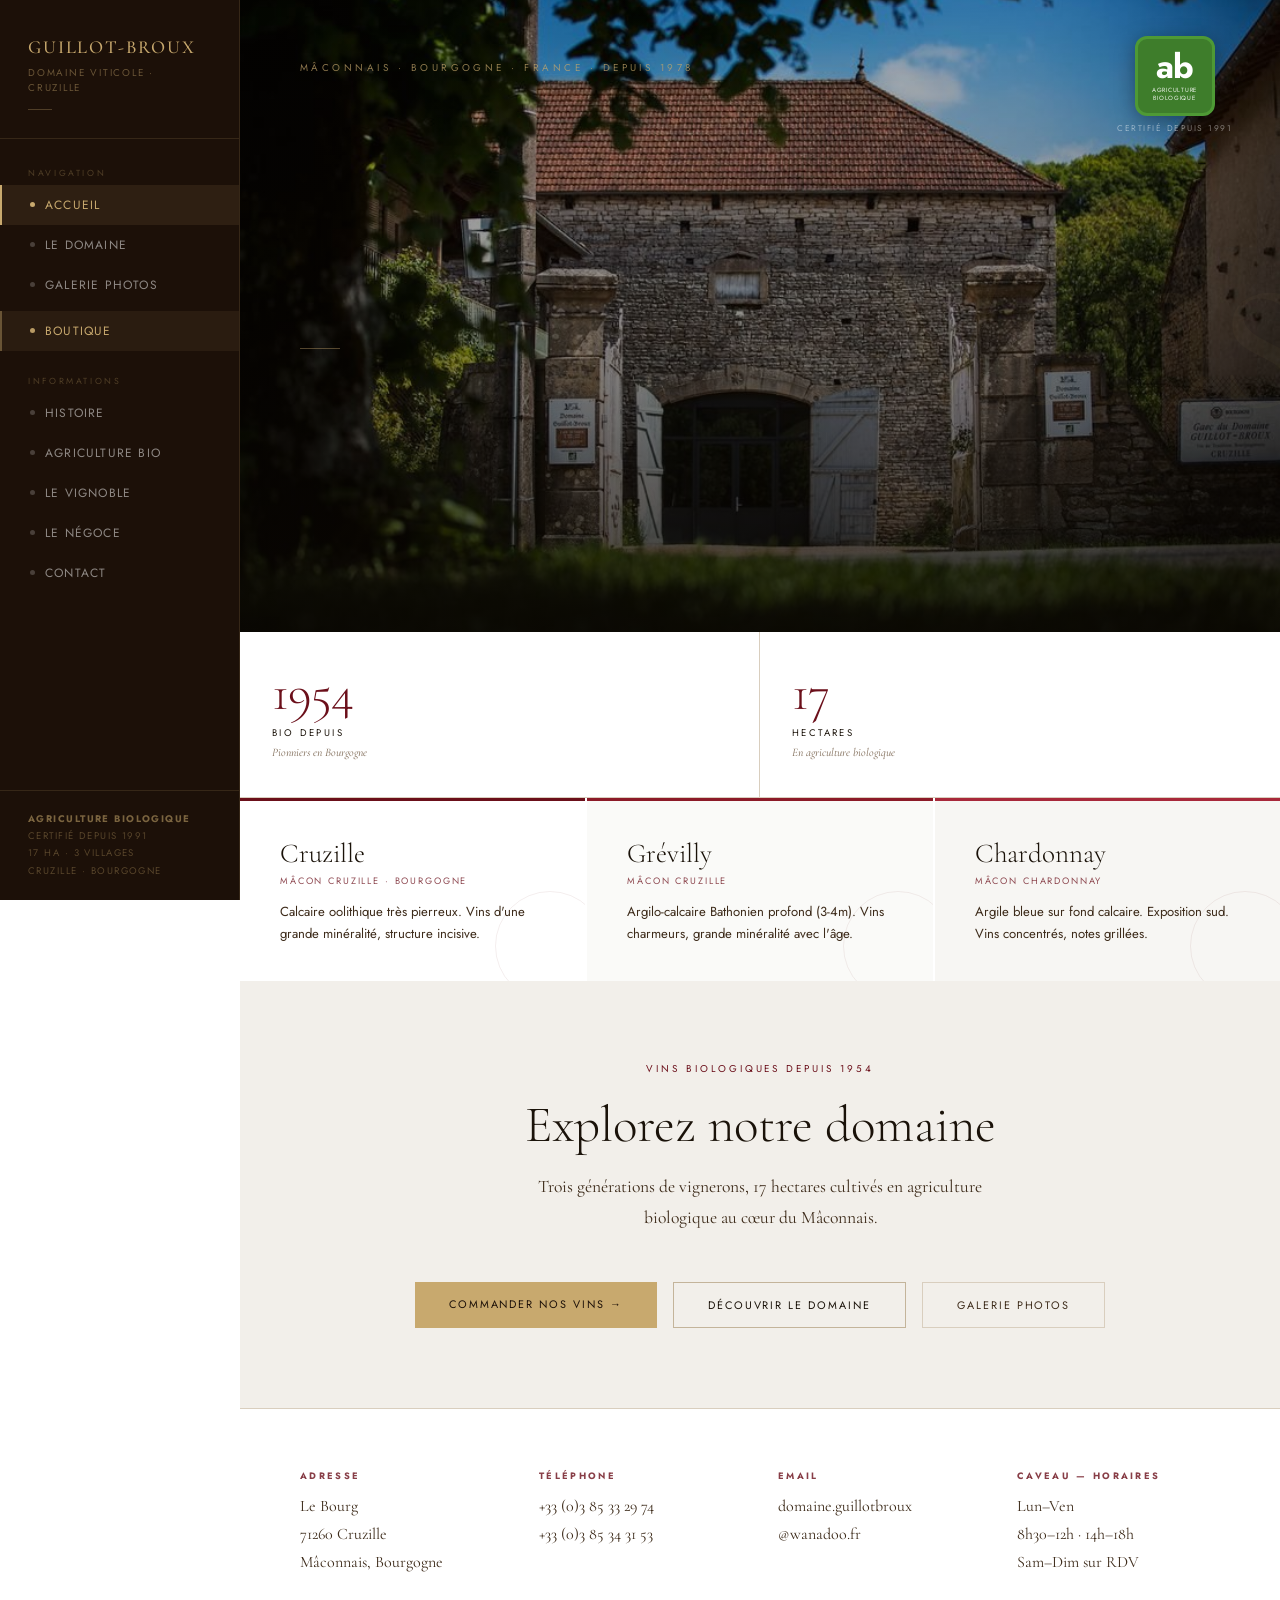
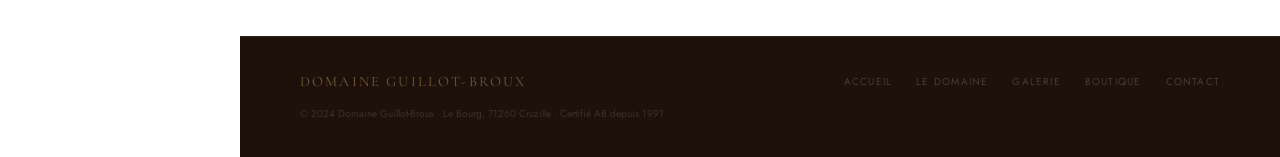
==== commit 0569c83c: "Add files via upload" ====
--- a/index.html
+++ b/index.html
@@ -200,7 +200,7 @@
   padding: 8px 16px;
   font-size: 0.62rem; letter-spacing: 0.18em;
   text-transform: uppercase;
-  color: rgba(200,169,110,0.7);
+  color: var(--bordeaux);
 }
 
 /* ---- VILLAGES STRIP ---- */
@@ -236,24 +236,24 @@
 
 /* CTA */
 .cta-section {
-  background: var(--bordeaux);
+  background: #F2EFEA;
   padding: 80px 60px; text-align: center;
 }
 .cta-eyebrow {
   font-size: 0.62rem; letter-spacing: 0.3em;
-  text-transform: uppercase; color: rgba(200,169,110,0.7);
+  text-transform: uppercase; color: var(--bordeaux);
   margin-bottom: 18px;
 }
 .cta-section h2 {
   font-family: 'Cormorant Garamond', serif;
   font-size: clamp(2.2rem, 4vw, 3.5rem);
-  font-weight: 300; color: #fff;
+  font-weight: 300; color: var(--text);
   margin-bottom: 16px;
 }
 .cta-section p {
   font-family: 'Cormorant Garamond', serif;
   font-size: 1.1rem;
-  color: rgba(255,255,255,0.55);
+  color: var(--text-mid);
   margin-bottom: 48px;
   max-width: 480px; margin-left: auto; margin-right: auto;
   line-height: 1.75;
@@ -267,13 +267,13 @@
 }
 .btn-primary { background: var(--beige); color: var(--sidebar-bg); }
 .btn-primary:hover { background: #e0c27a; }
-.btn-light { background: rgba(255,255,255,0.12); color: rgba(255,255,255,0.9); border: 1px solid rgba(255,255,255,0.2); }
-.btn-light:hover { background: rgba(255,255,255,0.2); }
+.btn-light { background: transparent; color: var(--text); border: 1px solid var(--border-mid); }
+.btn-light:hover { background: var(--bg-mid); }
 .btn-outline {
-  border: 1px solid rgba(255,255,255,0.25);
-  color: rgba(255,255,255,0.55);
-}
-.btn-outline:hover { background: rgba(255,255,255,0.08); color: rgba(255,255,255,0.8); }
+  border: 1px solid var(--border);
+  color: var(--text-mid);
+}
+.btn-outline:hover { background: var(--bg-mid); color: var(--text); }
 
 /* CONTACT MINI */
 .contact-mini {
